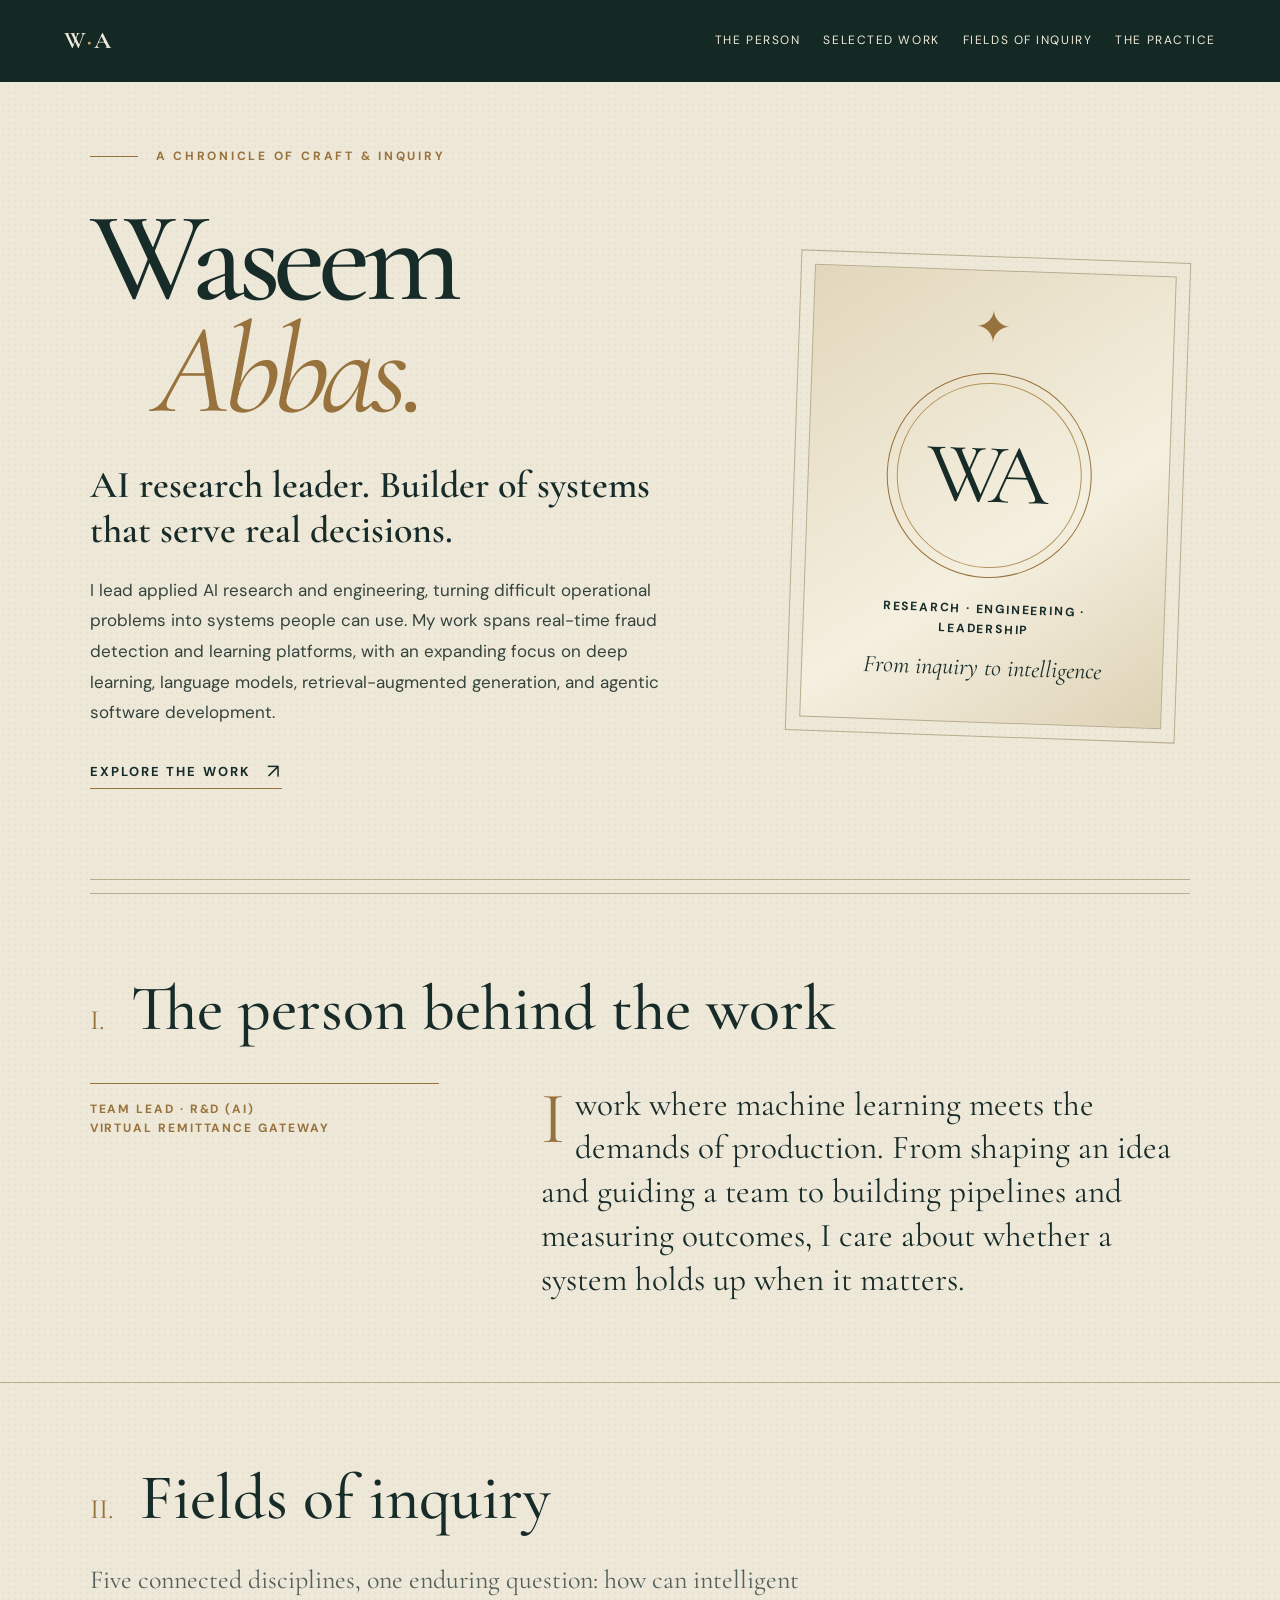
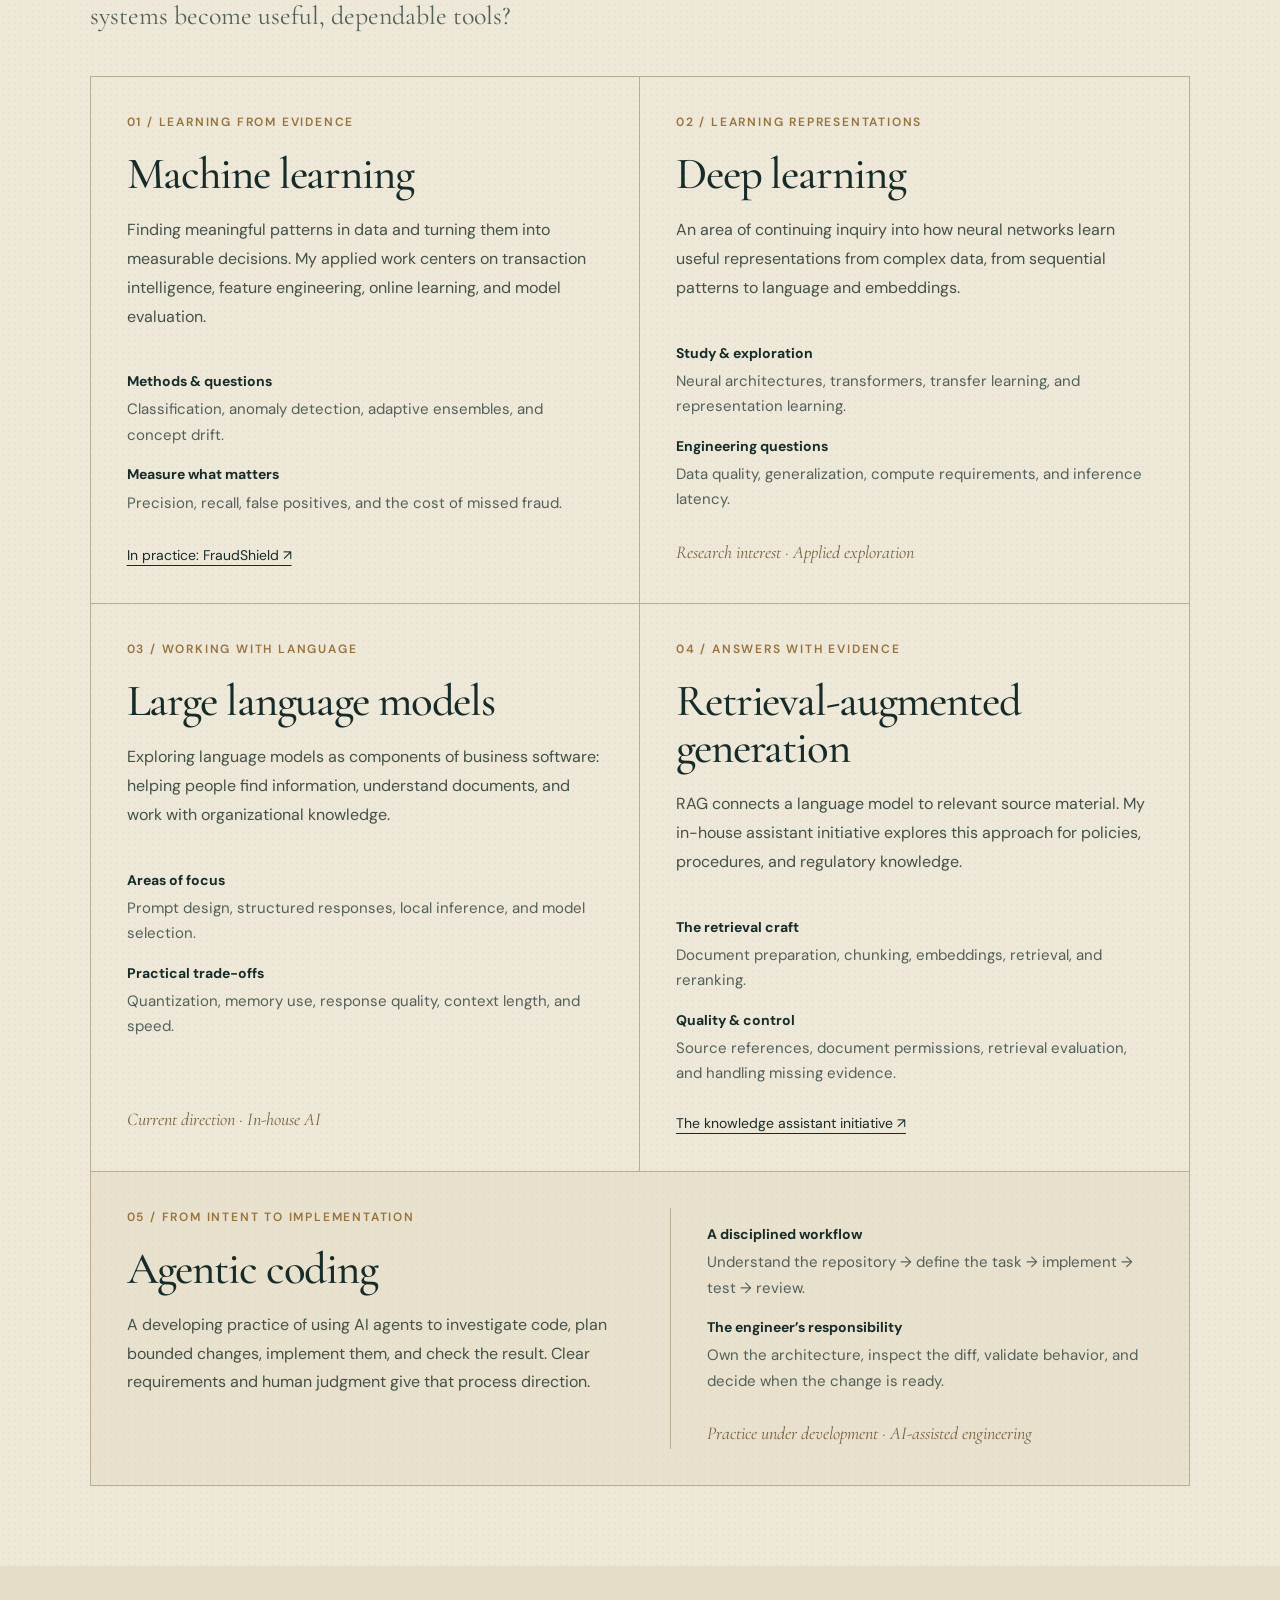
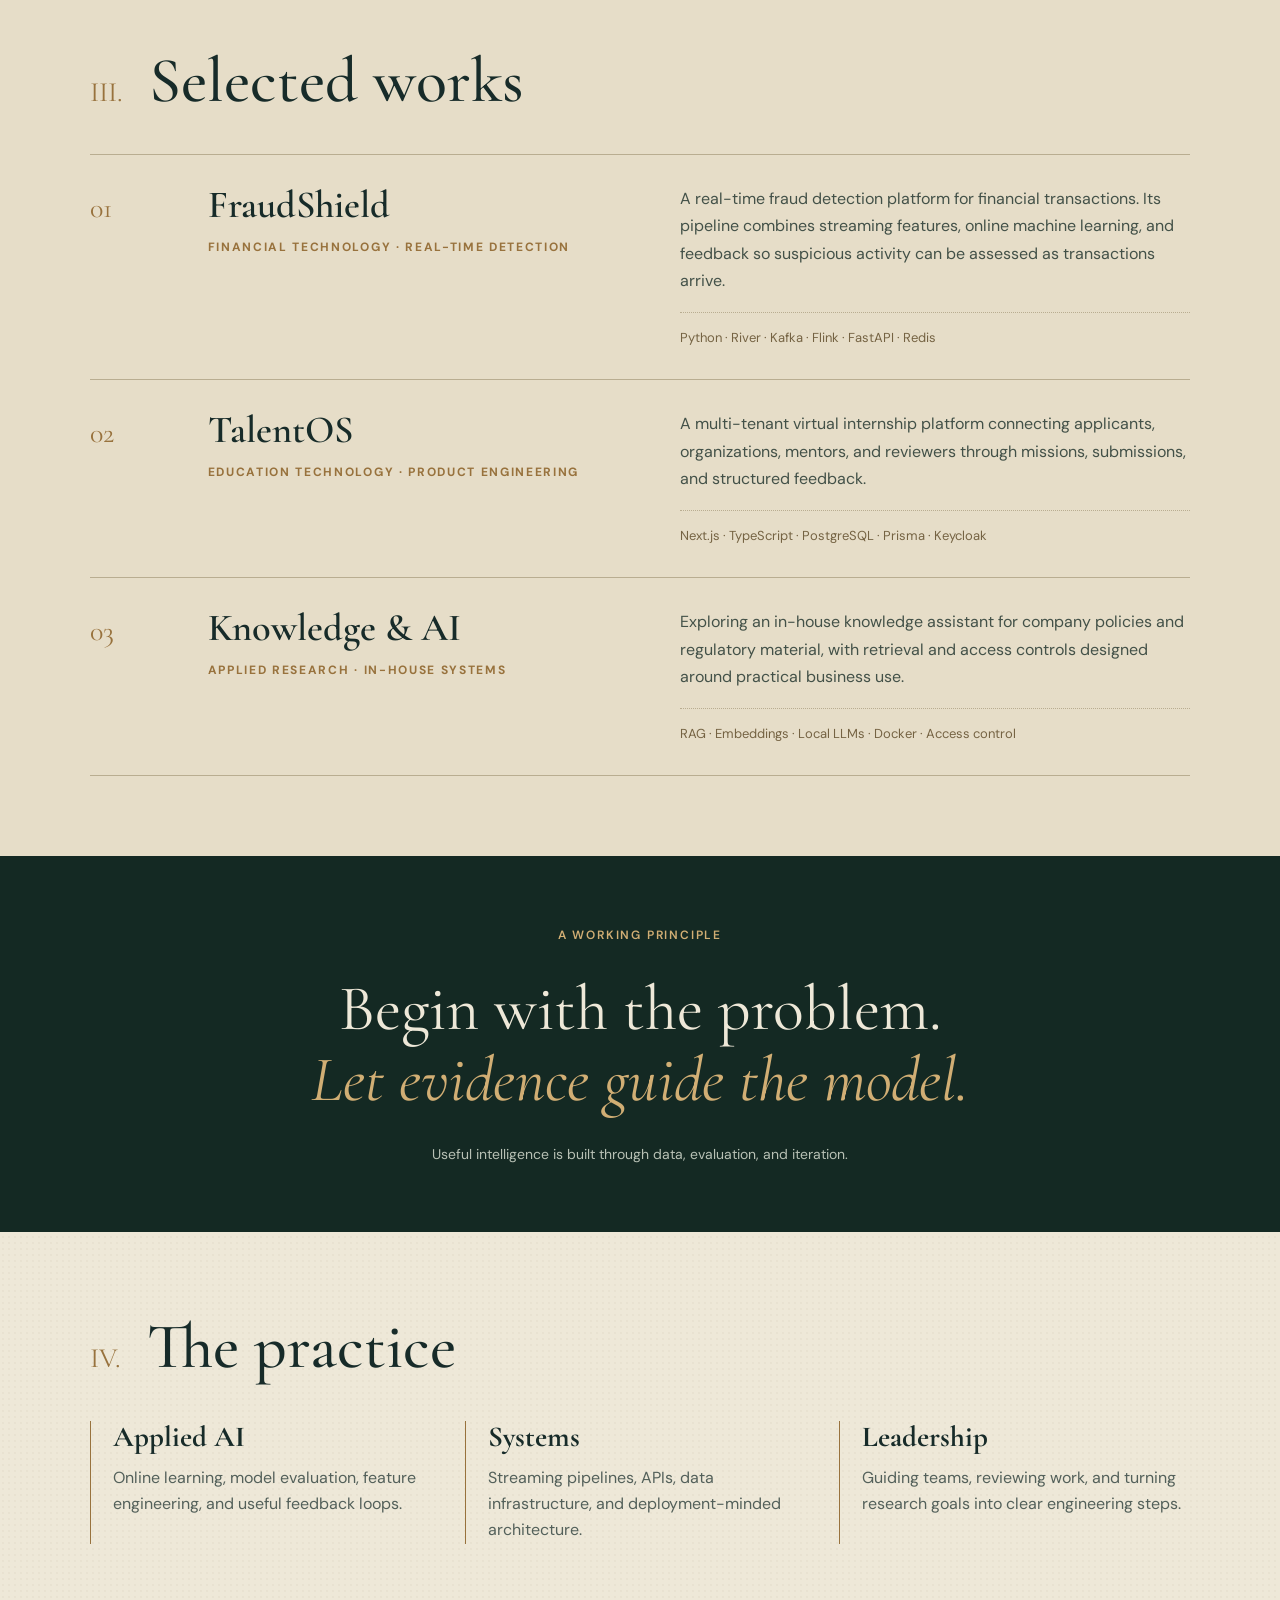
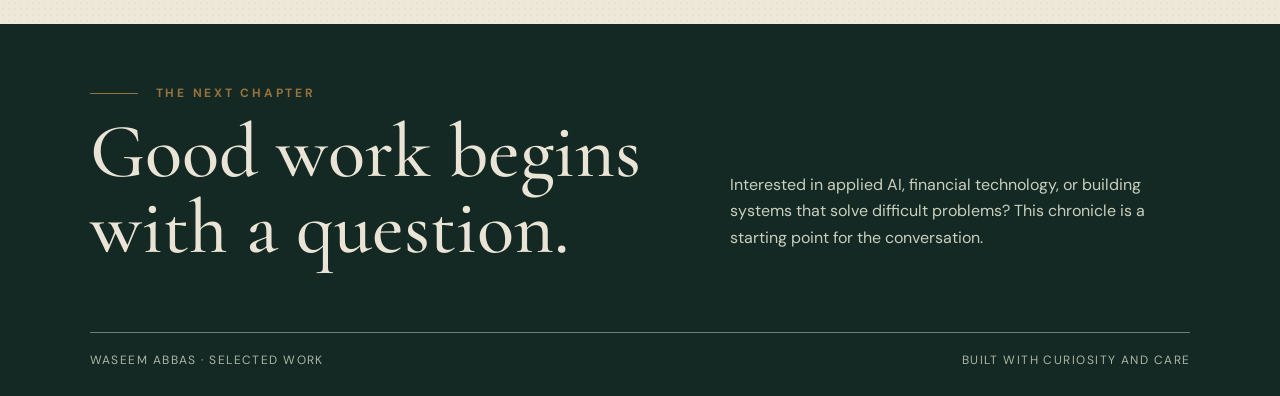
==== index.html @ 52f941f7 "Prepare portfolio for GitHub Pages" ====
<!doctype html>
<html lang="en">
<head>
  <meta charset="utf-8">
  <meta name="viewport" content="width=device-width, initial-scale=1">
  <meta name="theme-color" content="#172b29">
  <meta name="description" content="Waseem Abbas — AI research and engineering leader working on real-time fraud detection, learning platforms, and practical AI systems.">
  <title>Waseem Abbas — The Chronicle</title>
  <link rel="preconnect" href="https://fonts.googleapis.com">
  <link rel="preconnect" href="https://fonts.gstatic.com" crossorigin>
  <link href="https://fonts.googleapis.com/css2?family=Cormorant+Garamond:wght@400;500;600;700&family=DM+Sans:wght@400;500;600;700&display=swap" rel="stylesheet">
  <style>
    :root{--ink:#172b29;--muted:#53605a;--gold:#98723d;--paper:#eee8d8;--line:#b9ad91;--dark:#142923}*{box-sizing:border-box}html{scroll-behavior:smooth}body{margin:0;background:#d9d0b9;color:var(--ink);font-family:'DM Sans',sans-serif;font-size:16px;line-height:1.65}a{color:inherit}.sheet{max-width:1440px;margin:auto;background:var(--paper);min-height:100vh;box-shadow:0 0 80px #26382b25;background-image:radial-gradient(#6a59300b 1px,transparent 1px);background-size:6px 6px}.top{background:var(--dark);color:#eee9da;padding:18px clamp(24px,5vw,90px);display:flex;justify-content:space-between;align-items:center;gap:24px}.brand{font-family:'Cormorant Garamond',serif;font-size:24px;letter-spacing:.08em;font-weight:700;text-decoration:none}.brand span{color:#c9a66e}.nav{display:flex;gap:28px;font-size:13px;letter-spacing:.13em;text-transform:uppercase}.nav a{text-decoration:none}.nav a:hover,.nav a:focus-visible{color:#d7b47c}.hero{padding:58px clamp(24px,7vw,112px) 90px;position:relative;overflow:hidden}.eyebrow{display:flex;align-items:center;gap:18px;text-transform:uppercase;letter-spacing:.23em;font-size:12px;font-weight:700;color:var(--gold)}.eyebrow:before{content:'';height:1px;width:48px;background:var(--gold)}.hero-grid{display:grid;grid-template-columns:minmax(0,1.2fr) minmax(260px,.8fr);gap:7vw;align-items:center;margin-top:37px}.hero h1{font-family:'Cormorant Garamond',serif;font-size:clamp(72px,10vw,154px);letter-spacing:-.07em;font-weight:500;line-height:.76;margin:0 0 37px}.hero h1 span{display:block;font-style:italic;font-weight:400;color:var(--gold);padding-left:clamp(25px,5vw,80px)}.role{font-family:'Cormorant Garamond',serif;font-size:clamp(26px,3vw,38px);font-weight:600;line-height:1.18;margin:0 0 22px}.intro{max-width:610px;color:#34443d;line-height:1.8;margin:0 0 30px}.cta{display:inline-flex;align-items:center;gap:16px;border-bottom:1px solid var(--gold);padding:0 0 6px;text-decoration:none;font-size:13px;text-transform:uppercase;letter-spacing:.16em;font-weight:700}.cta:after{content:'↗';font-size:20px;font-weight:400;line-height:1}.seal-panel{border:1px solid var(--line);padding:13px;transform:rotate(2deg);max-width:390px;margin:auto;width:100%}.seal-inner{border:1px solid var(--line);min-height:420px;display:flex;flex-direction:column;align-items:center;justify-content:center;text-align:center;padding:35px;background:linear-gradient(145deg,#e2d7bb,#f4efdf 60%,#ded2b5)}.ornament{font-family:'Cormorant Garamond',serif;color:var(--gold);font-size:45px;line-height:1}.monogram{width:205px;height:205px;border:1px solid var(--gold);border-radius:50%;display:grid;place-items:center;position:relative;margin:22px 0}.monogram:before{content:'';position:absolute;inset:9px;border:1px solid #b4945c;border-radius:50%}.monogram span{font-family:'Cormorant Garamond',serif;font-size:86px;letter-spacing:-.12em;padding-right:12px}.seal-label{text-transform:uppercase;letter-spacing:.24em;font-size:11px;font-weight:700}.seal-small{font-family:'Cormorant Garamond',serif;font-size:24px;font-style:italic;margin-top:8px}.rule{height:15px;border-top:1px solid var(--line);border-bottom:1px solid var(--line);margin:0 clamp(24px,7vw,112px)}section.content{padding:80px clamp(24px,7vw,112px)}.section-head{display:flex;gap:26px;align-items:baseline;margin-bottom:38px}.section-number{color:var(--gold);font-family:'Cormorant Garamond',serif;font-size:28px}.section-head h2{font-family:'Cormorant Garamond',serif;font-size:clamp(43px,5vw,70px);font-weight:500;line-height:1;margin:0}.about-grid{display:grid;grid-template-columns:.7fr 1.3fr;gap:8vw}.margin-note{border-top:1px solid var(--gold);padding-top:16px;text-transform:uppercase;letter-spacing:.16em;color:var(--gold);font-size:12px;font-weight:700}.about-copy{font-family:'Cormorant Garamond',serif;font-size:clamp(25px,2.6vw,36px);line-height:1.32;margin:0}.about-copy:first-letter{font-size:2.2em;float:left;line-height:.77;margin:8px 10px 0 0;color:var(--gold)}.works{background:#e6ddc8}.project{display:grid;grid-template-columns:90px 1fr 1.15fr;gap:28px;border-top:1px solid var(--line);padding:30px 0;align-items:start}.project:last-child{border-bottom:1px solid var(--line)}.project-num{font-family:'Cormorant Garamond',serif;color:var(--gold);font-size:28px}.project h3{font-family:'Cormorant Garamond',serif;font-size:clamp(30px,3vw,42px);line-height:1.05;font-weight:600;margin:0}.project p{margin:0;color:#435148;line-height:1.7}.project small{display:block;margin-top:12px;text-transform:uppercase;letter-spacing:.14em;font-size:11px;font-weight:700;color:var(--gold)}.practice{display:grid;grid-template-columns:1fr 1fr 1fr;gap:24px}.practice article{border-left:1px solid var(--gold);padding-left:22px}.practice h3{font-family:'Cormorant Garamond',serif;font-size:29px;line-height:1.1;margin:0 0 12px}.practice p{margin:0;color:var(--muted)}footer{background:var(--dark);color:#e9e4d5;padding:60px clamp(24px,7vw,112px) 25px}footer .footer-grid{display:flex;justify-content:space-between;gap:30px;align-items:end}footer h2{font-family:'Cormorant Garamond',serif;font-weight:500;font-size:clamp(42px,6vw,78px);line-height:1;margin:10px 0 0}footer p{color:#c9cfbf;max-width:460px}footer .closing{border-top:1px solid #698078;padding-top:18px;margin-top:65px;display:flex;justify-content:space-between;gap:20px;color:#aab6a7;font-size:12px;letter-spacing:.12em;text-transform:uppercase}@media(max-width:800px){.hero-grid{grid-template-columns:1fr}.seal-panel{display:none}.hero{padding-bottom:65px}.hero h1{font-size:clamp(73px,17vw,135px)}.project{grid-template-columns:45px 1fr;gap:16px}.project p{grid-column:2}.about-grid{grid-template-columns:1fr;gap:24px}.practice{grid-template-columns:1fr;gap:28px}footer .footer-grid{display:block}}@media(max-width:560px){.top{align-items:flex-start}.nav{gap:12px;flex-direction:column;font-size:11px}.brand{font-size:20px}.hero h1{font-size:clamp(65px,17vw,98px)}section.content{padding-top:60px;padding-bottom:60px}.section-head{gap:15px}.project{grid-template-columns:1fr}.project p{grid-column:1}.project-num{font-size:18px}footer .closing{display:block}footer .closing span{display:block;margin-top:6px}}@media(prefers-reduced-motion:reduce){html{scroll-behavior:auto}}

/* The expanded chronicle */
::selection{background:#a17d42;color:#fff8e8}a:focus-visible{outline:2px solid #aa8249;outline-offset:6px}section[id],div[id]{scroll-margin-top:30px}.top{padding-top:21px;padding-bottom:21px}.nav{font-size:12px;gap:23px}.hero{padding-top:65px}.hero h1{line-height:.87;letter-spacing:-.055em}.intro{font-size:17px}.seal-inner{min-height:440px}.disciplines{border-top:1px solid var(--line)}.section-intro{font-family:'Cormorant Garamond',serif;font-size:26px;line-height:1.4;max-width:780px;margin:-10px 0 42px;color:var(--muted)}.discipline-grid{display:grid;grid-template-columns:1fr 1fr;border:1px solid var(--line)}.discipline{padding:36px;border-bottom:1px solid var(--line);display:flex;flex-direction:column}.discipline:nth-child(odd):not(:last-child){border-right:1px solid var(--line)}.chapter-label{font-size:12px;font-weight:600;text-transform:uppercase;letter-spacing:.15em;color:var(--gold)}.discipline h3{font-family:'Cormorant Garamond',serif;font-size:clamp(35px,3.5vw,47px);font-weight:500;line-height:1.05;letter-spacing:-.025em;margin:18px 0}.discipline p{color:#435148;line-height:1.8;margin:0 0 24px}.discipline dl{margin:0 0 25px}.discipline dt{font-size:14px;font-weight:700;margin:15px 0 4px}.discipline dd{font-size:15px;line-height:1.7;color:var(--muted);margin:0}.field-note{font-family:'Cormorant Garamond',serif;font-size:18px;font-style:italic;color:#77623e;margin-top:auto}.text-link{font-size:14px;text-decoration-thickness:1px;text-underline-offset:5px;margin-top:auto}.agentic{grid-column:1/-1;display:grid;grid-template-columns:1fr 1fr;gap:60px;border-bottom:0;background:#ded5be66}.agentic p{margin-bottom:0}.agentic-detail{border-left:1px solid var(--line);padding-left:36px}.stack{display:block;border-top:1px dotted #b9ad91;margin-top:18px;padding-top:13px;font-size:13px;line-height:1.8;color:#756343}.principle{background:var(--dark);padding:65px 24px;text-align:center;color:#eee8d8}.principle .chapter-label{color:#d1ae74}.principle p{font-family:'Cormorant Garamond',serif;font-size:clamp(36px,5vw,64px);line-height:1.12;margin:25px 0}.principle em{color:#d1ae74;font-weight:400}.principle-note{font-size:14px;color:#b8c1b5}.section-head{align-items:baseline}.section-head h2{line-height:1.1}.section-number{flex-shrink:0}.project small{font-size:12px}.seal-label{font-size:12px;letter-spacing:.15em}
@media(max-width:800px){.discipline{padding:27px}.agentic{gap:28px}.nav{gap:14px;font-size:11px}.hero h1{line-height:.9}.hero-grid{margin-top:42px}.agentic-detail{padding-left:25px}}
@media(max-width:600px){.discipline-grid{grid-template-columns:1fr}.discipline:nth-child(odd):not(:last-child){border-right:0}.agentic{grid-template-columns:1fr;gap:0}.agentic-detail{border-left:0;padding-left:0}.discipline{padding:26px 22px}.discipline h3{font-size:37px}.nav{flex-direction:column;gap:7px}.top{align-items:flex-start}.section-intro{font-size:24px}.hero{padding-top:40px}.hero h1{font-size:clamp(62px,17vw,98px)}.eyebrow{letter-spacing:.12em}.eyebrow:before{width:25px}.principle-note{display:block;max-width:290px;margin:auto}.section-head h2{font-size:42px}}
  </style>
</head>
<body><div class="sheet">
  <header class="top"><a class="brand" href="#top">W<span>·</span>A</a><nav class="nav" aria-label="Main navigation"><a href="#about">The person</a><a href="#work">Selected work</a><a href="#disciplines">Fields of inquiry</a><a href="#practice">The practice</a></nav></header>
  <main id="top">
    <div class="hero"><div class="eyebrow">A chronicle of craft & inquiry</div><div class="hero-grid"><div><h1>Waseem <span>Abbas.</span></h1><p class="role">AI research leader. Builder of systems that serve real decisions.</p><p class="intro">I lead applied AI research and engineering, turning difficult operational problems into systems people can use. My work spans real-time fraud detection and learning platforms, with an expanding focus on deep learning, language models, retrieval-augmented generation, and agentic software development.</p><a class="cta" href="#work">Explore the work</a></div><div class="seal-panel" aria-label="Decorative initials and professional focus"><div class="seal-inner"><div class="ornament">✦</div><div class="monogram"><span>WA</span></div><div class="seal-label">Research · Engineering · Leadership</div><div class="seal-small">From inquiry to intelligence</div></div></div></div></div>
    <div class="rule" aria-hidden="true"></div>
    <section class="content" id="about"><div class="section-head"><span class="section-number">I.</span><h2>The person behind the work</h2></div><div class="about-grid"><div class="margin-note">Team Lead · R&D (AI)<br>Virtual Remittance Gateway</div><p class="about-copy">I work where machine learning meets the demands of production. From shaping an idea and guiding a team to building pipelines and measuring outcomes, I care about whether a system holds up when it matters.</p></div></section>
    <section class="content disciplines" id="disciplines">
<div class="section-head"><span class="section-number">II.</span><h2>Fields of inquiry</h2></div>
<p class="section-intro">Five connected disciplines, one enduring question: how can intelligent systems become useful, dependable tools?</p>
<div class="discipline-grid">
<article class="discipline"><div class="chapter-label">01 / Learning from evidence</div><h3>Machine learning</h3><p>Finding meaningful patterns in data and turning them into measurable decisions. My applied work centers on transaction intelligence, feature engineering, online learning, and model evaluation.</p><dl><dt>Methods & questions</dt><dd>Classification, anomaly detection, adaptive ensembles, and concept drift.</dd><dt>Measure what matters</dt><dd>Precision, recall, false positives, and the cost of missed fraud.</dd></dl><a class="text-link" href="#fraudshield">In practice: FraudShield ↗</a></article>
<article class="discipline"><div class="chapter-label">02 / Learning representations</div><h3>Deep learning</h3><p>An area of continuing inquiry into how neural networks learn useful representations from complex data, from sequential patterns to language and embeddings.</p><dl><dt>Study & exploration</dt><dd>Neural architectures, transformers, transfer learning, and representation learning.</dd><dt>Engineering questions</dt><dd>Data quality, generalization, compute requirements, and inference latency.</dd></dl><span class="field-note">Research interest · Applied exploration</span></article>
<article class="discipline"><div class="chapter-label">03 / Working with language</div><h3>Large language models</h3><p>Exploring language models as components of business software: helping people find information, understand documents, and work with organizational knowledge.</p><dl><dt>Areas of focus</dt><dd>Prompt design, structured responses, local inference, and model selection.</dd><dt>Practical trade-offs</dt><dd>Quantization, memory use, response quality, context length, and speed.</dd></dl><span class="field-note">Current direction · In-house AI</span></article>
<article class="discipline"><div class="chapter-label">04 / Answers with evidence</div><h3>Retrieval-augmented<br>generation</h3><p>RAG connects a language model to relevant source material. My in-house assistant initiative explores this approach for policies, procedures, and regulatory knowledge.</p><dl><dt>The retrieval craft</dt><dd>Document preparation, chunking, embeddings, retrieval, and reranking.</dd><dt>Quality & control</dt><dd>Source references, document permissions, retrieval evaluation, and handling missing evidence.</dd></dl><a class="text-link" href="#knowledge">The knowledge assistant initiative ↗</a></article>
<article class="discipline agentic"><div><div class="chapter-label">05 / From intent to implementation</div><h3>Agentic coding</h3><p>A developing practice of using AI agents to investigate code, plan bounded changes, implement them, and check the result. Clear requirements and human judgment give that process direction.</p></div><div class="agentic-detail"><dl><dt>A disciplined workflow</dt><dd>Understand the repository → define the task → implement → test → review.</dd><dt>The engineer’s responsibility</dt><dd>Own the architecture, inspect the diff, validate behavior, and decide when the change is ready.</dd></dl><span class="field-note">Practice under development · AI-assisted engineering</span></div></article>
</div></section>
<section class="content works" id="work"><div class="section-head"><span class="section-number">III.</span><h2>Selected works</h2></div><div class="project" id="fraudshield"><span class="project-num">01</span><div><h3>FraudShield</h3><small>Financial technology · Real-time detection</small></div><p>A real-time fraud detection platform for financial transactions. Its pipeline combines streaming features, online machine learning, and feedback so suspicious activity can be assessed as transactions arrive.<span class="stack">Python · River · Kafka · Flink · FastAPI · Redis</span></p></div><div class="project"><span class="project-num">02</span><div><h3>TalentOS</h3><small>Education technology · Product engineering</small></div><p>A multi-tenant virtual internship platform connecting applicants, organizations, mentors, and reviewers through missions, submissions, and structured feedback.<span class="stack">Next.js · TypeScript · PostgreSQL · Prisma · Keycloak</span></p></div><div class="project" id="knowledge"><span class="project-num">03</span><div><h3>Knowledge & AI</h3><small>Applied research · In-house systems</small></div><p>Exploring an in-house knowledge assistant for company policies and regulatory material, with retrieval and access controls designed around practical business use.<span class="stack">RAG · Embeddings · Local LLMs · Docker · Access control</span></p></div></section>
    <aside class="principle"><span class="chapter-label">A working principle</span><p>Begin with the problem.<br><em>Let evidence guide the model.</em></p><span class="principle-note">Useful intelligence is built through data, evaluation, and iteration.</span></aside>
    <section class="content" id="practice"><div class="section-head"><span class="section-number">IV.</span><h2>The practice</h2></div><div class="practice"><article><h3>Applied AI</h3><p>Online learning, model evaluation, feature engineering, and useful feedback loops.</p></article><article><h3>Systems</h3><p>Streaming pipelines, APIs, data infrastructure, and deployment-minded architecture.</p></article><article><h3>Leadership</h3><p>Guiding teams, reviewing work, and turning research goals into clear engineering steps.</p></article></div></section>
  </main>
  <footer><div class="footer-grid"><div><div class="eyebrow">The next chapter</div><h2>Good work begins<br>with a question.</h2></div><p>Interested in applied AI, financial technology, or building systems that solve difficult problems? This chronicle is a starting point for the conversation.</p></div><div class="closing"><span>Waseem Abbas · Selected work</span><span>Built with curiosity and care</span></div></footer>
</div></body></html>
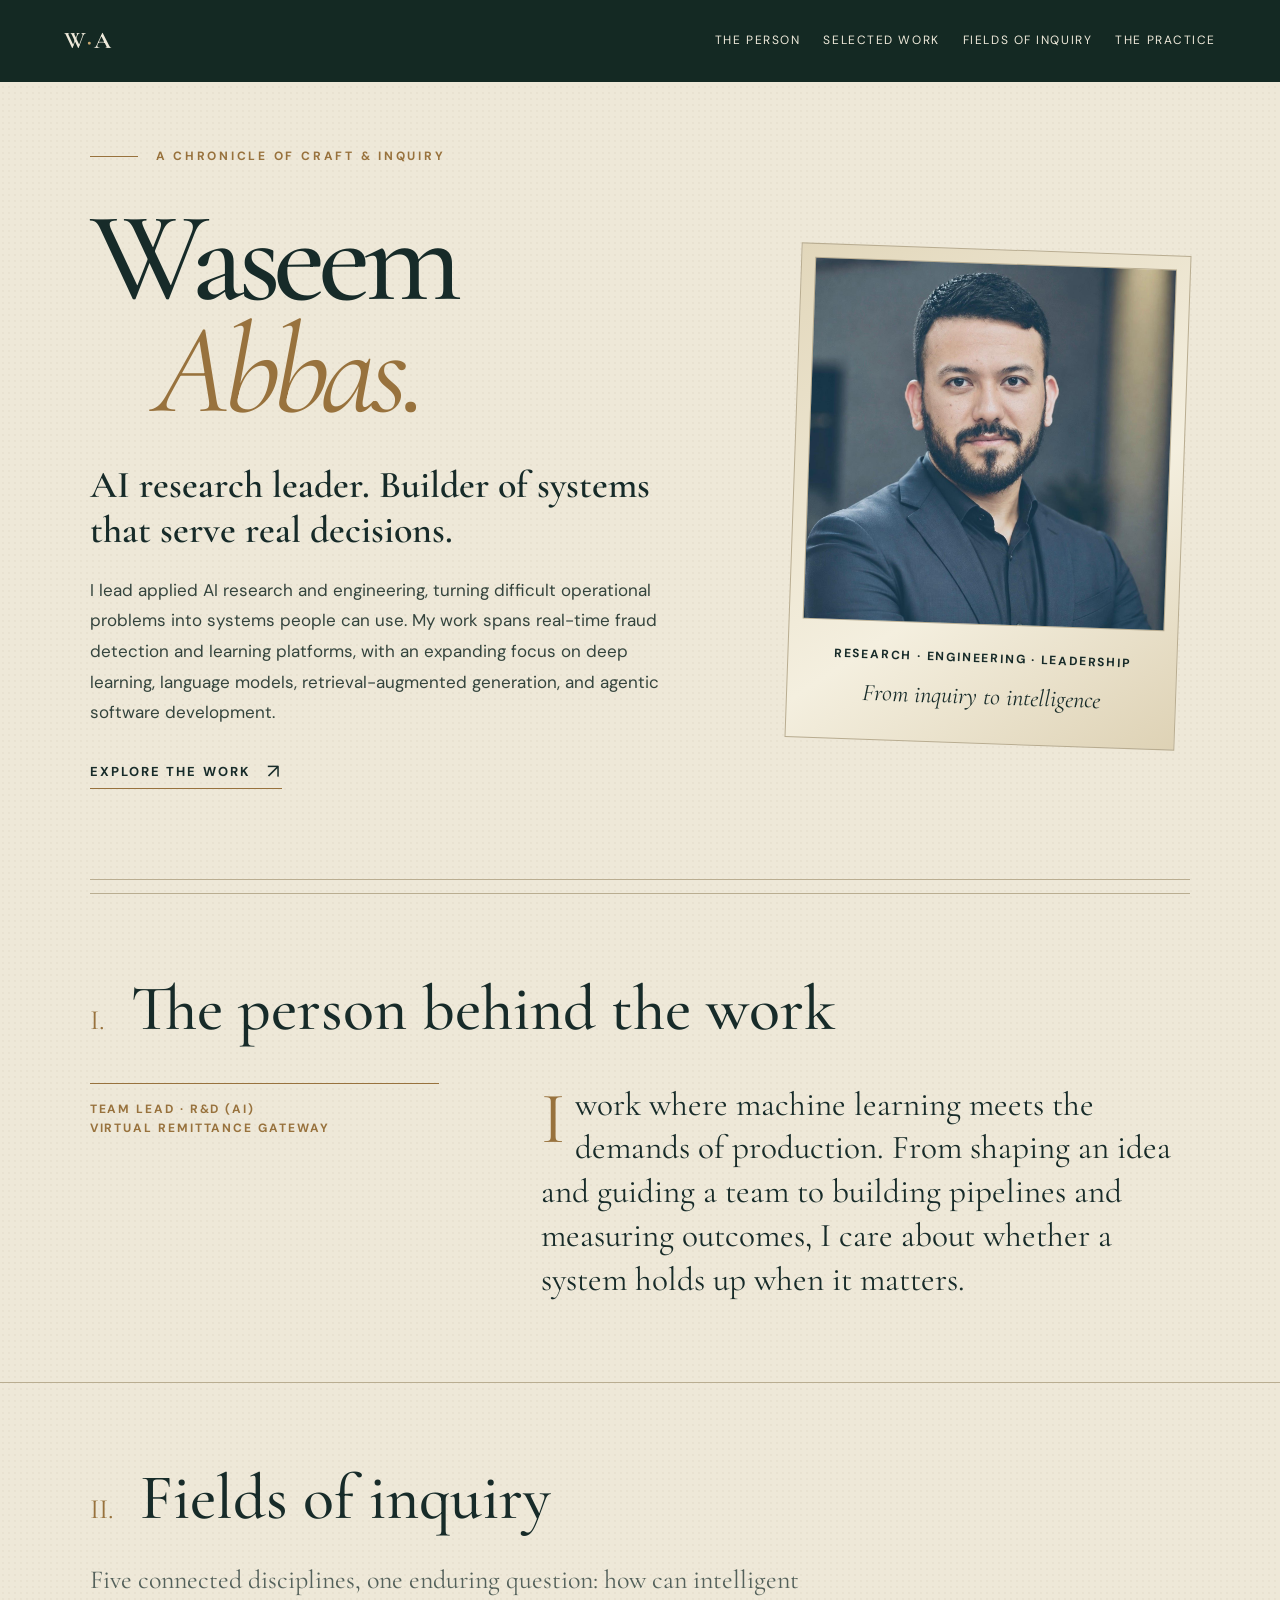
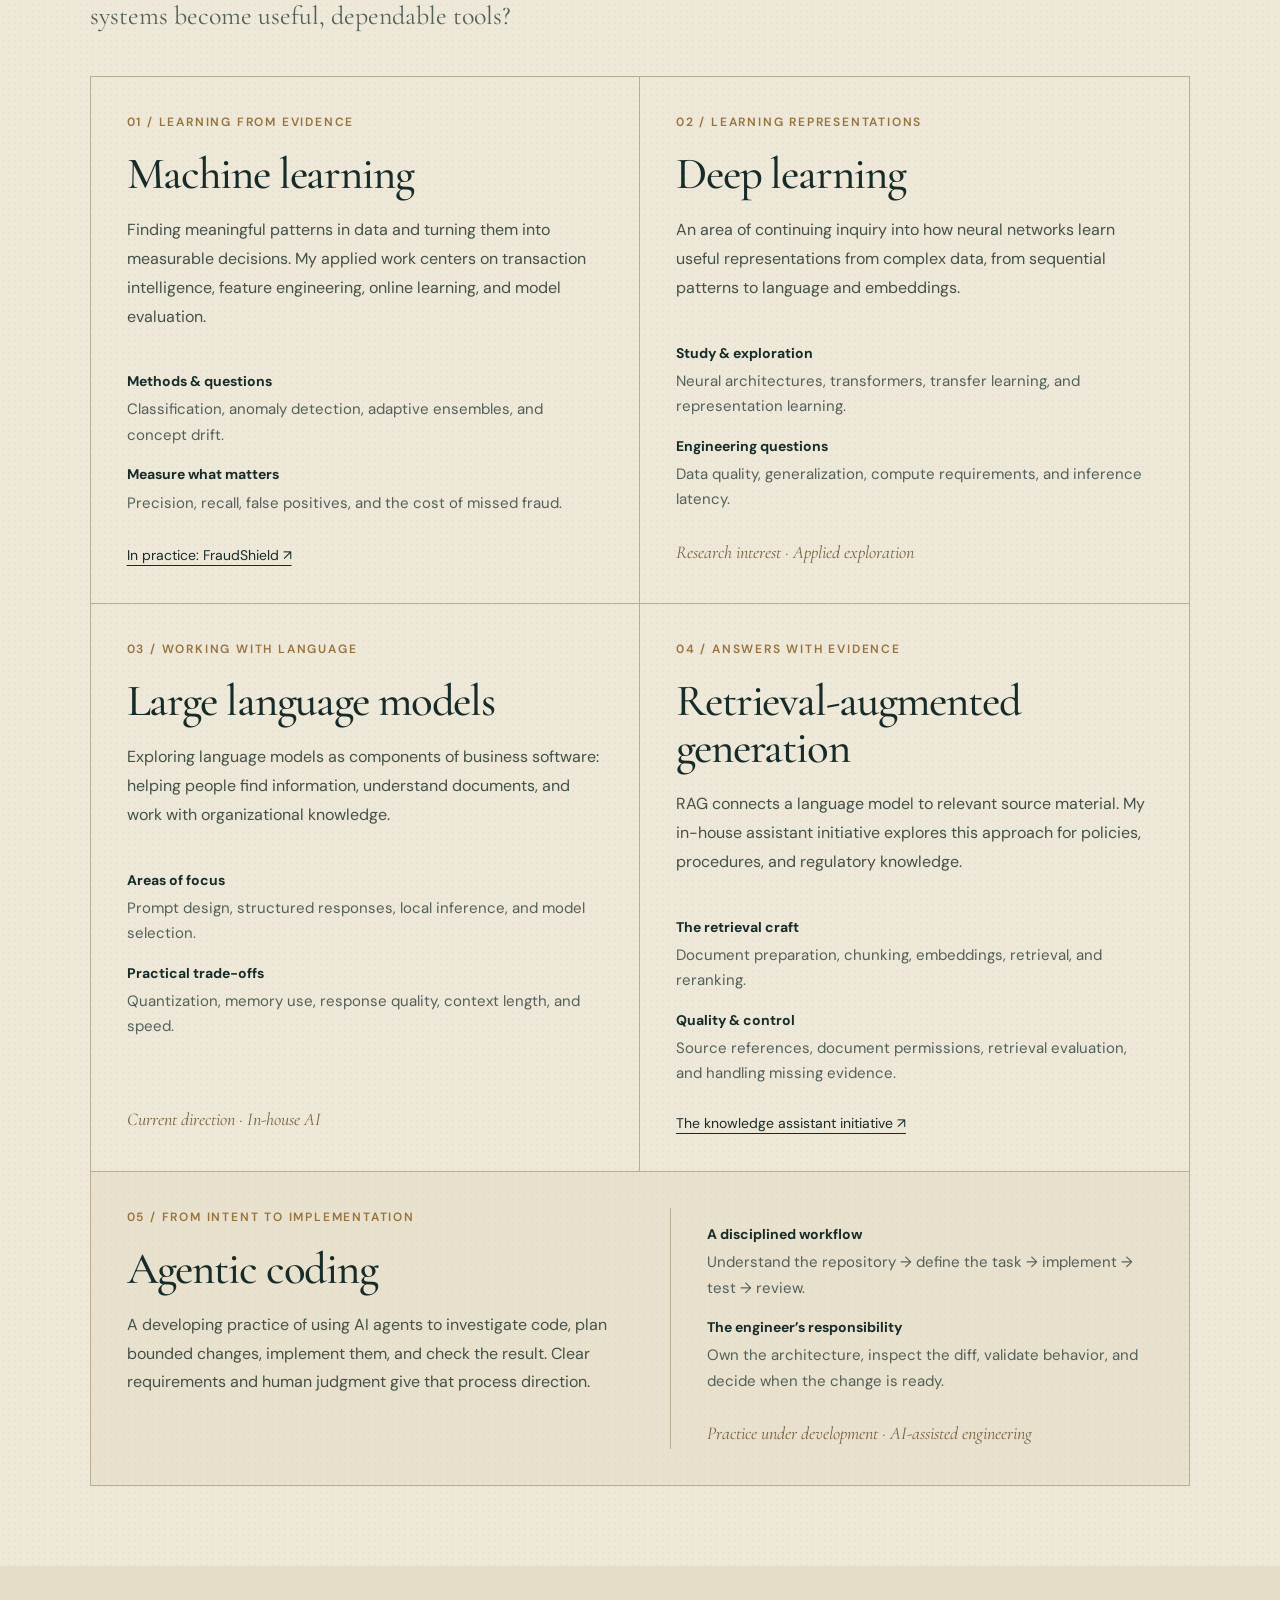
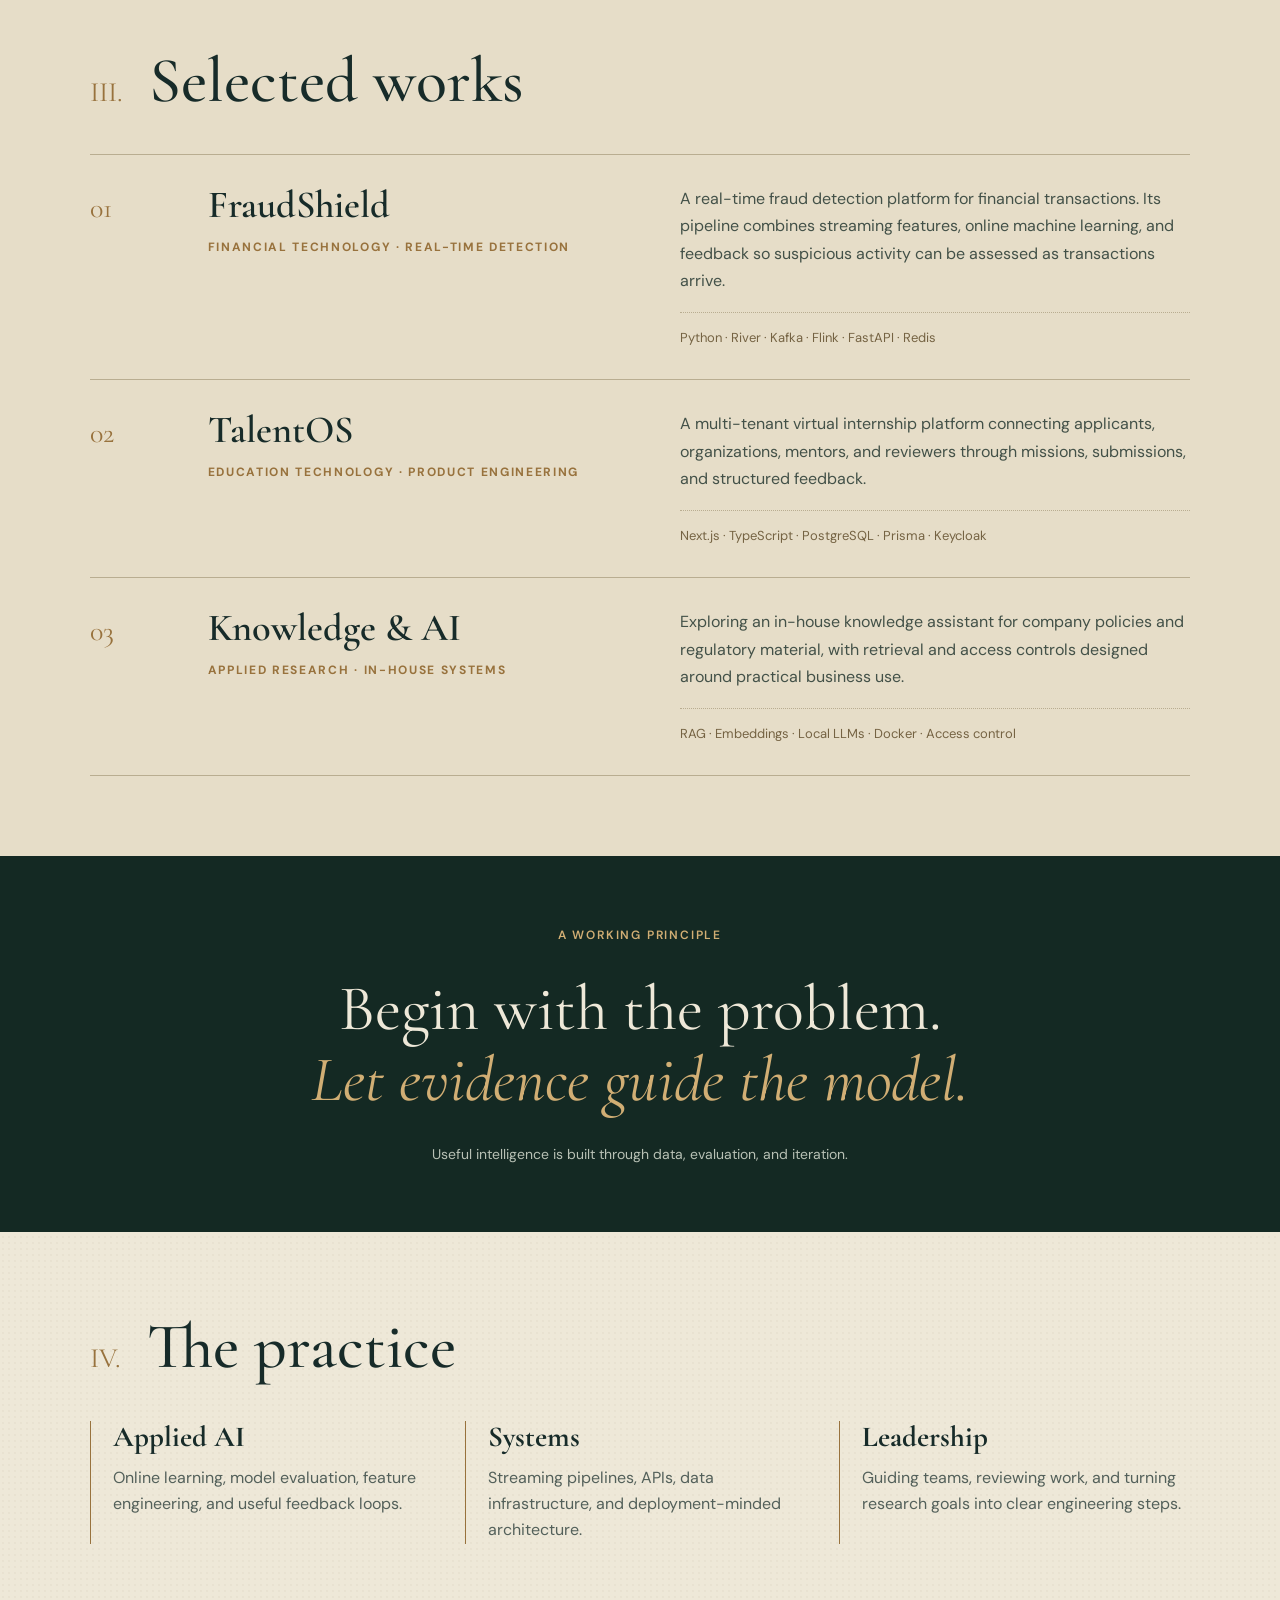
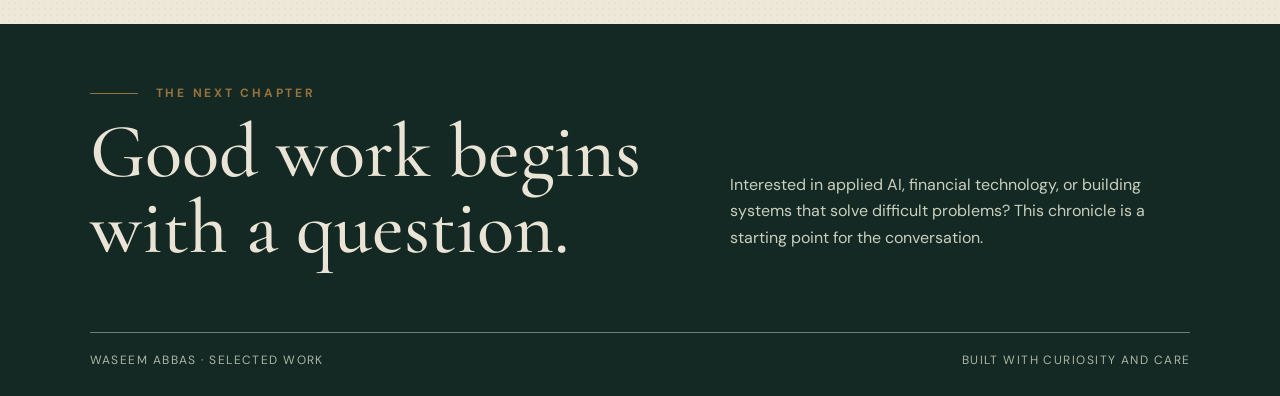
==== commit 84d67c90: "Add portrait to portfolio introduction" ====
--- a/index.html
+++ b/index.html
@@ -16,12 +16,17 @@
 ::selection{background:#a17d42;color:#fff8e8}a:focus-visible{outline:2px solid #aa8249;outline-offset:6px}section[id],div[id]{scroll-margin-top:30px}.top{padding-top:21px;padding-bottom:21px}.nav{font-size:12px;gap:23px}.hero{padding-top:65px}.hero h1{line-height:.87;letter-spacing:-.055em}.intro{font-size:17px}.seal-inner{min-height:440px}.disciplines{border-top:1px solid var(--line)}.section-intro{font-family:'Cormorant Garamond',serif;font-size:26px;line-height:1.4;max-width:780px;margin:-10px 0 42px;color:var(--muted)}.discipline-grid{display:grid;grid-template-columns:1fr 1fr;border:1px solid var(--line)}.discipline{padding:36px;border-bottom:1px solid var(--line);display:flex;flex-direction:column}.discipline:nth-child(odd):not(:last-child){border-right:1px solid var(--line)}.chapter-label{font-size:12px;font-weight:600;text-transform:uppercase;letter-spacing:.15em;color:var(--gold)}.discipline h3{font-family:'Cormorant Garamond',serif;font-size:clamp(35px,3.5vw,47px);font-weight:500;line-height:1.05;letter-spacing:-.025em;margin:18px 0}.discipline p{color:#435148;line-height:1.8;margin:0 0 24px}.discipline dl{margin:0 0 25px}.discipline dt{font-size:14px;font-weight:700;margin:15px 0 4px}.discipline dd{font-size:15px;line-height:1.7;color:var(--muted);margin:0}.field-note{font-family:'Cormorant Garamond',serif;font-size:18px;font-style:italic;color:#77623e;margin-top:auto}.text-link{font-size:14px;text-decoration-thickness:1px;text-underline-offset:5px;margin-top:auto}.agentic{grid-column:1/-1;display:grid;grid-template-columns:1fr 1fr;gap:60px;border-bottom:0;background:#ded5be66}.agentic p{margin-bottom:0}.agentic-detail{border-left:1px solid var(--line);padding-left:36px}.stack{display:block;border-top:1px dotted #b9ad91;margin-top:18px;padding-top:13px;font-size:13px;line-height:1.8;color:#756343}.principle{background:var(--dark);padding:65px 24px;text-align:center;color:#eee8d8}.principle .chapter-label{color:#d1ae74}.principle p{font-family:'Cormorant Garamond',serif;font-size:clamp(36px,5vw,64px);line-height:1.12;margin:25px 0}.principle em{color:#d1ae74;font-weight:400}.principle-note{font-size:14px;color:#b8c1b5}.section-head{align-items:baseline}.section-head h2{line-height:1.1}.section-number{flex-shrink:0}.project small{font-size:12px}.seal-label{font-size:12px;letter-spacing:.15em}
 @media(max-width:800px){.discipline{padding:27px}.agentic{gap:28px}.nav{gap:14px;font-size:11px}.hero h1{line-height:.9}.hero-grid{margin-top:42px}.agentic-detail{padding-left:25px}}
 @media(max-width:600px){.discipline-grid{grid-template-columns:1fr}.discipline:nth-child(odd):not(:last-child){border-right:0}.agentic{grid-template-columns:1fr;gap:0}.agentic-detail{border-left:0;padding-left:0}.discipline{padding:26px 22px}.discipline h3{font-size:37px}.nav{flex-direction:column;gap:7px}.top{align-items:flex-start}.section-intro{font-size:24px}.hero{padding-top:40px}.hero h1{font-size:clamp(62px,17vw,98px)}.eyebrow{letter-spacing:.12em}.eyebrow:before{width:25px}.principle-note{display:block;max-width:290px;margin:auto}.section-head h2{font-size:42px}}
+/* Framed portrait */
+.portrait-panel{border:1px solid var(--line);padding:13px;transform:rotate(2deg);max-width:390px;width:100%;margin:auto;background:linear-gradient(145deg,#e2d7bb,#f4efdf 60%,#ded2b5)}
+.portrait-panel img{display:block;width:100%;height:auto;border:1px solid var(--line)}
+.portrait-panel figcaption{text-align:center;padding:24px 8px 14px}
+@media(max-width:800px){.portrait-panel{max-width:340px;margin-top:12px;transform:none}}
   </style>
 </head>
 <body><div class="sheet">
   <header class="top"><a class="brand" href="#top">W<span>·</span>A</a><nav class="nav" aria-label="Main navigation"><a href="#about">The person</a><a href="#work">Selected work</a><a href="#disciplines">Fields of inquiry</a><a href="#practice">The practice</a></nav></header>
   <main id="top">
-    <div class="hero"><div class="eyebrow">A chronicle of craft & inquiry</div><div class="hero-grid"><div><h1>Waseem <span>Abbas.</span></h1><p class="role">AI research leader. Builder of systems that serve real decisions.</p><p class="intro">I lead applied AI research and engineering, turning difficult operational problems into systems people can use. My work spans real-time fraud detection and learning platforms, with an expanding focus on deep learning, language models, retrieval-augmented generation, and agentic software development.</p><a class="cta" href="#work">Explore the work</a></div><div class="seal-panel" aria-label="Decorative initials and professional focus"><div class="seal-inner"><div class="ornament">✦</div><div class="monogram"><span>WA</span></div><div class="seal-label">Research · Engineering · Leadership</div><div class="seal-small">From inquiry to intelligence</div></div></div></div></div>
+    <div class="hero"><div class="eyebrow">A chronicle of craft & inquiry</div><div class="hero-grid"><div><h1>Waseem <span>Abbas.</span></h1><p class="role">AI research leader. Builder of systems that serve real decisions.</p><p class="intro">I lead applied AI research and engineering, turning difficult operational problems into systems people can use. My work spans real-time fraud detection and learning platforms, with an expanding focus on deep learning, language models, retrieval-augmented generation, and agentic software development.</p><a class="cta" href="#work">Explore the work</a></div><figure class="portrait-panel"><img src="pic.jpeg" alt="Portrait of Waseem Abbas" width="1254" height="1254" fetchpriority="high"><figcaption><div class="seal-label">Research · Engineering · Leadership</div><div class="seal-small">From inquiry to intelligence</div></figcaption></figure></div></div>
     <div class="rule" aria-hidden="true"></div>
     <section class="content" id="about"><div class="section-head"><span class="section-number">I.</span><h2>The person behind the work</h2></div><div class="about-grid"><div class="margin-note">Team Lead · R&D (AI)<br>Virtual Remittance Gateway</div><p class="about-copy">I work where machine learning meets the demands of production. From shaping an idea and guiding a team to building pipelines and measuring outcomes, I care about whether a system holds up when it matters.</p></div></section>
     <section class="content disciplines" id="disciplines">
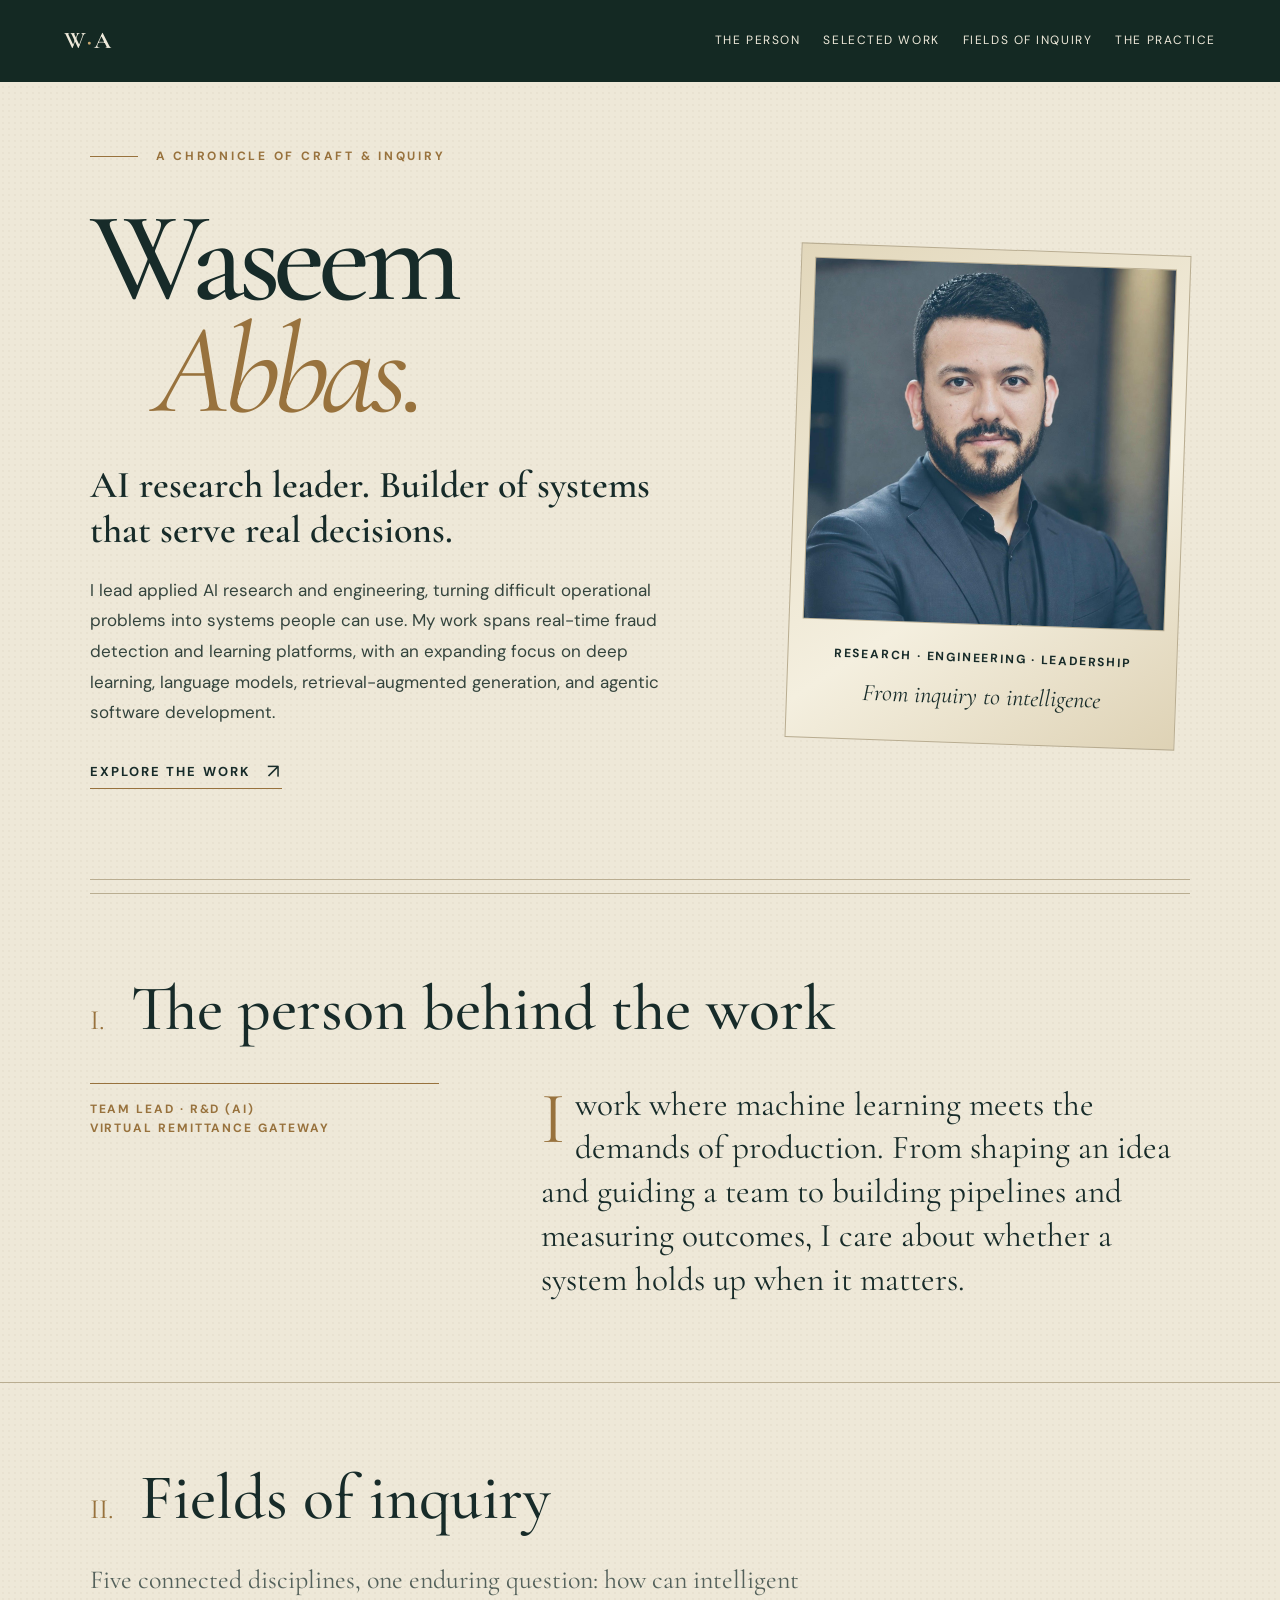
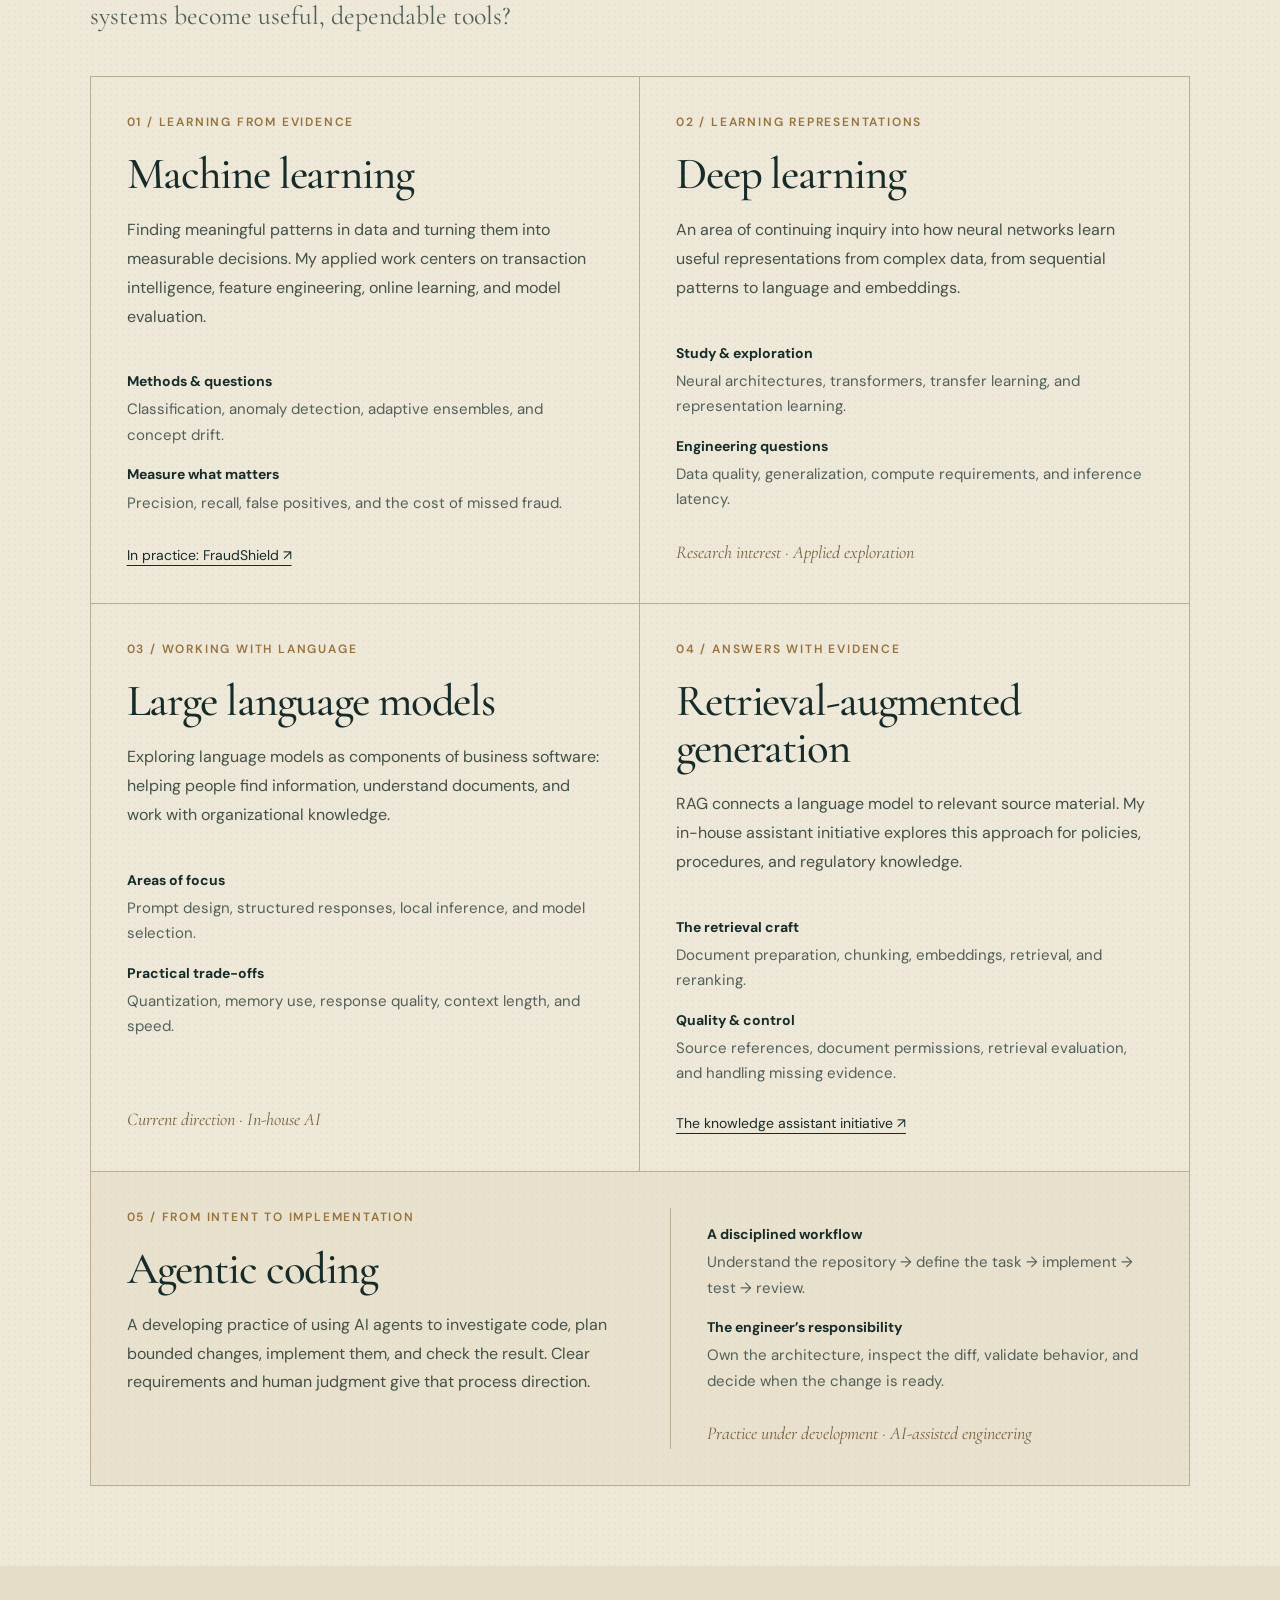
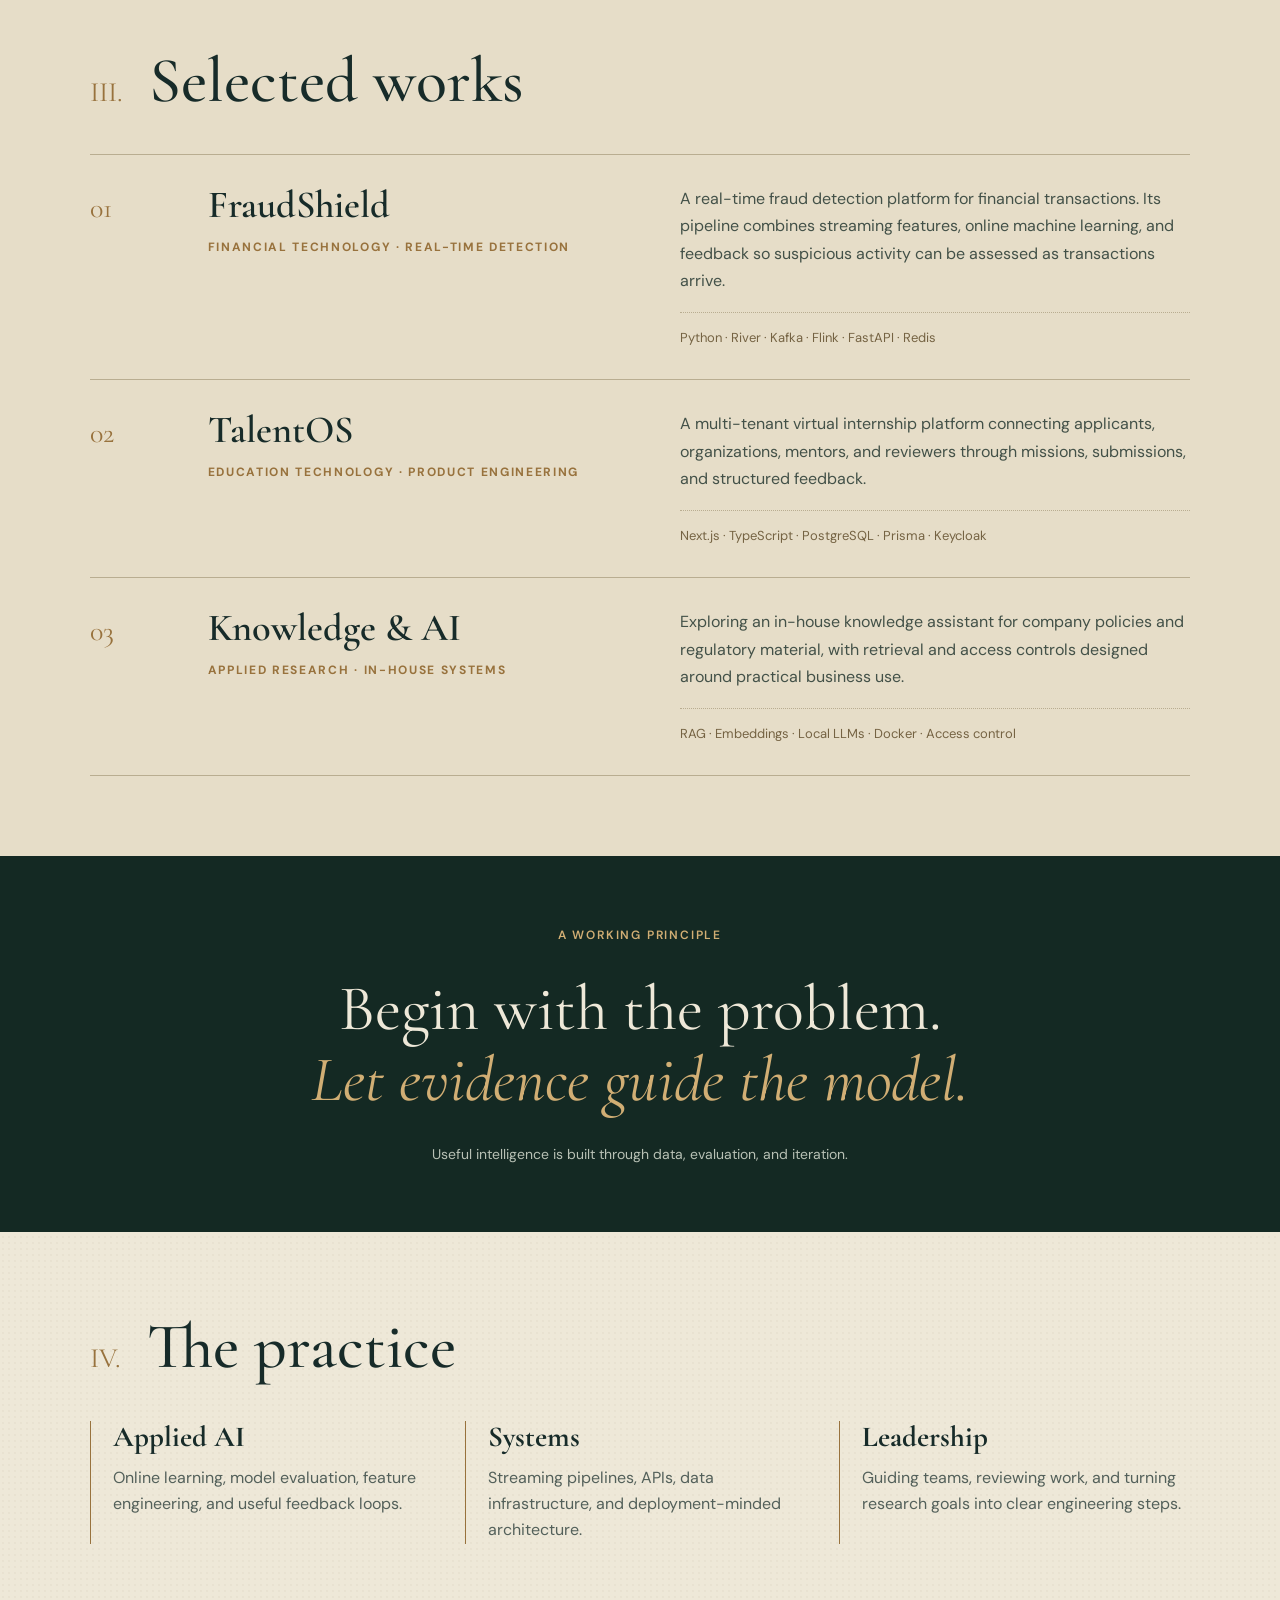
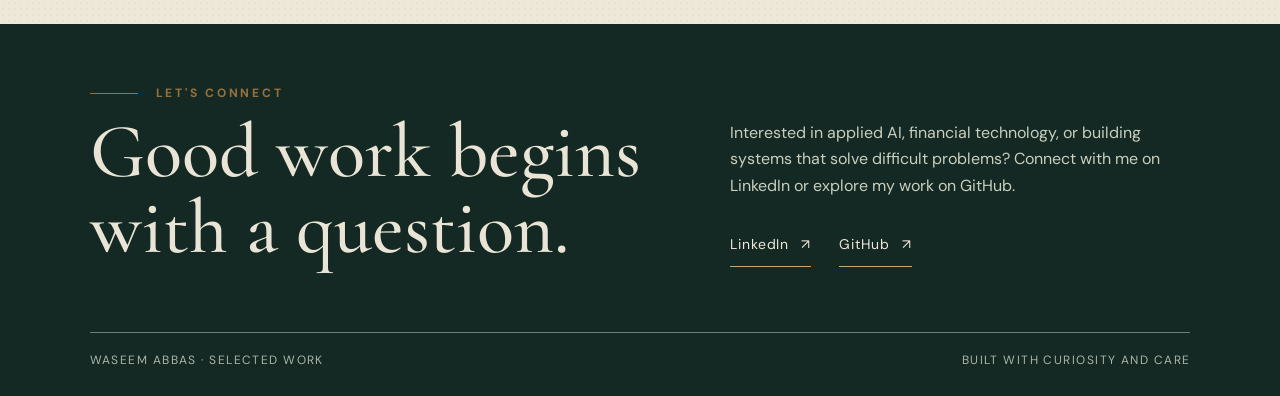
==== commit d9c1acb4: "Add LinkedIn and GitHub contact links" ====
--- a/index.html
+++ b/index.html
@@ -21,6 +21,11 @@
 .portrait-panel img{display:block;width:100%;height:auto;border:1px solid var(--line)}
 .portrait-panel figcaption{text-align:center;padding:24px 8px 14px}
 @media(max-width:800px){.portrait-panel{max-width:340px;margin-top:12px;transform:none}}
+/* Contact links */
+.contact-details{max-width:460px}
+.contact-links{display:flex;flex-wrap:wrap;gap:16px 28px;margin-top:24px}
+.contact-links a{display:inline-flex;align-items:center;gap:12px;min-height:44px;border-bottom:1px solid #c9a66e;color:#eee9da;text-decoration:none;font-size:14px;letter-spacing:.06em}
+.contact-links a:hover,.contact-links a:focus-visible{color:#d7b47c}
   </style>
 </head>
 <body><div class="sheet">
@@ -43,5 +48,5 @@
     <aside class="principle"><span class="chapter-label">A working principle</span><p>Begin with the problem.<br><em>Let evidence guide the model.</em></p><span class="principle-note">Useful intelligence is built through data, evaluation, and iteration.</span></aside>
     <section class="content" id="practice"><div class="section-head"><span class="section-number">IV.</span><h2>The practice</h2></div><div class="practice"><article><h3>Applied AI</h3><p>Online learning, model evaluation, feature engineering, and useful feedback loops.</p></article><article><h3>Systems</h3><p>Streaming pipelines, APIs, data infrastructure, and deployment-minded architecture.</p></article><article><h3>Leadership</h3><p>Guiding teams, reviewing work, and turning research goals into clear engineering steps.</p></article></div></section>
   </main>
-  <footer><div class="footer-grid"><div><div class="eyebrow">The next chapter</div><h2>Good work begins<br>with a question.</h2></div><p>Interested in applied AI, financial technology, or building systems that solve difficult problems? This chronicle is a starting point for the conversation.</p></div><div class="closing"><span>Waseem Abbas · Selected work</span><span>Built with curiosity and care</span></div></footer>
+  <footer id="contact"><div class="footer-grid"><div><div class="eyebrow">Let's connect</div><h2>Good work begins<br>with a question.</h2></div><div class="contact-details"><p>Interested in applied AI, financial technology, or building systems that solve difficult problems? Connect with me on LinkedIn or explore my work on GitHub.</p><nav class="contact-links" aria-label="Contact and profiles"><a href="https://www.linkedin.com/in/waseem-abbas-pk/">LinkedIn <span aria-hidden="true">↗</span></a><a href="https://github.com/WaseemAbbaspk">GitHub <span aria-hidden="true">↗</span></a></nav></div></div><div class="closing"><span>Waseem Abbas · Selected work</span><span>Built with curiosity and care</span></div></footer>
 </div></body></html>
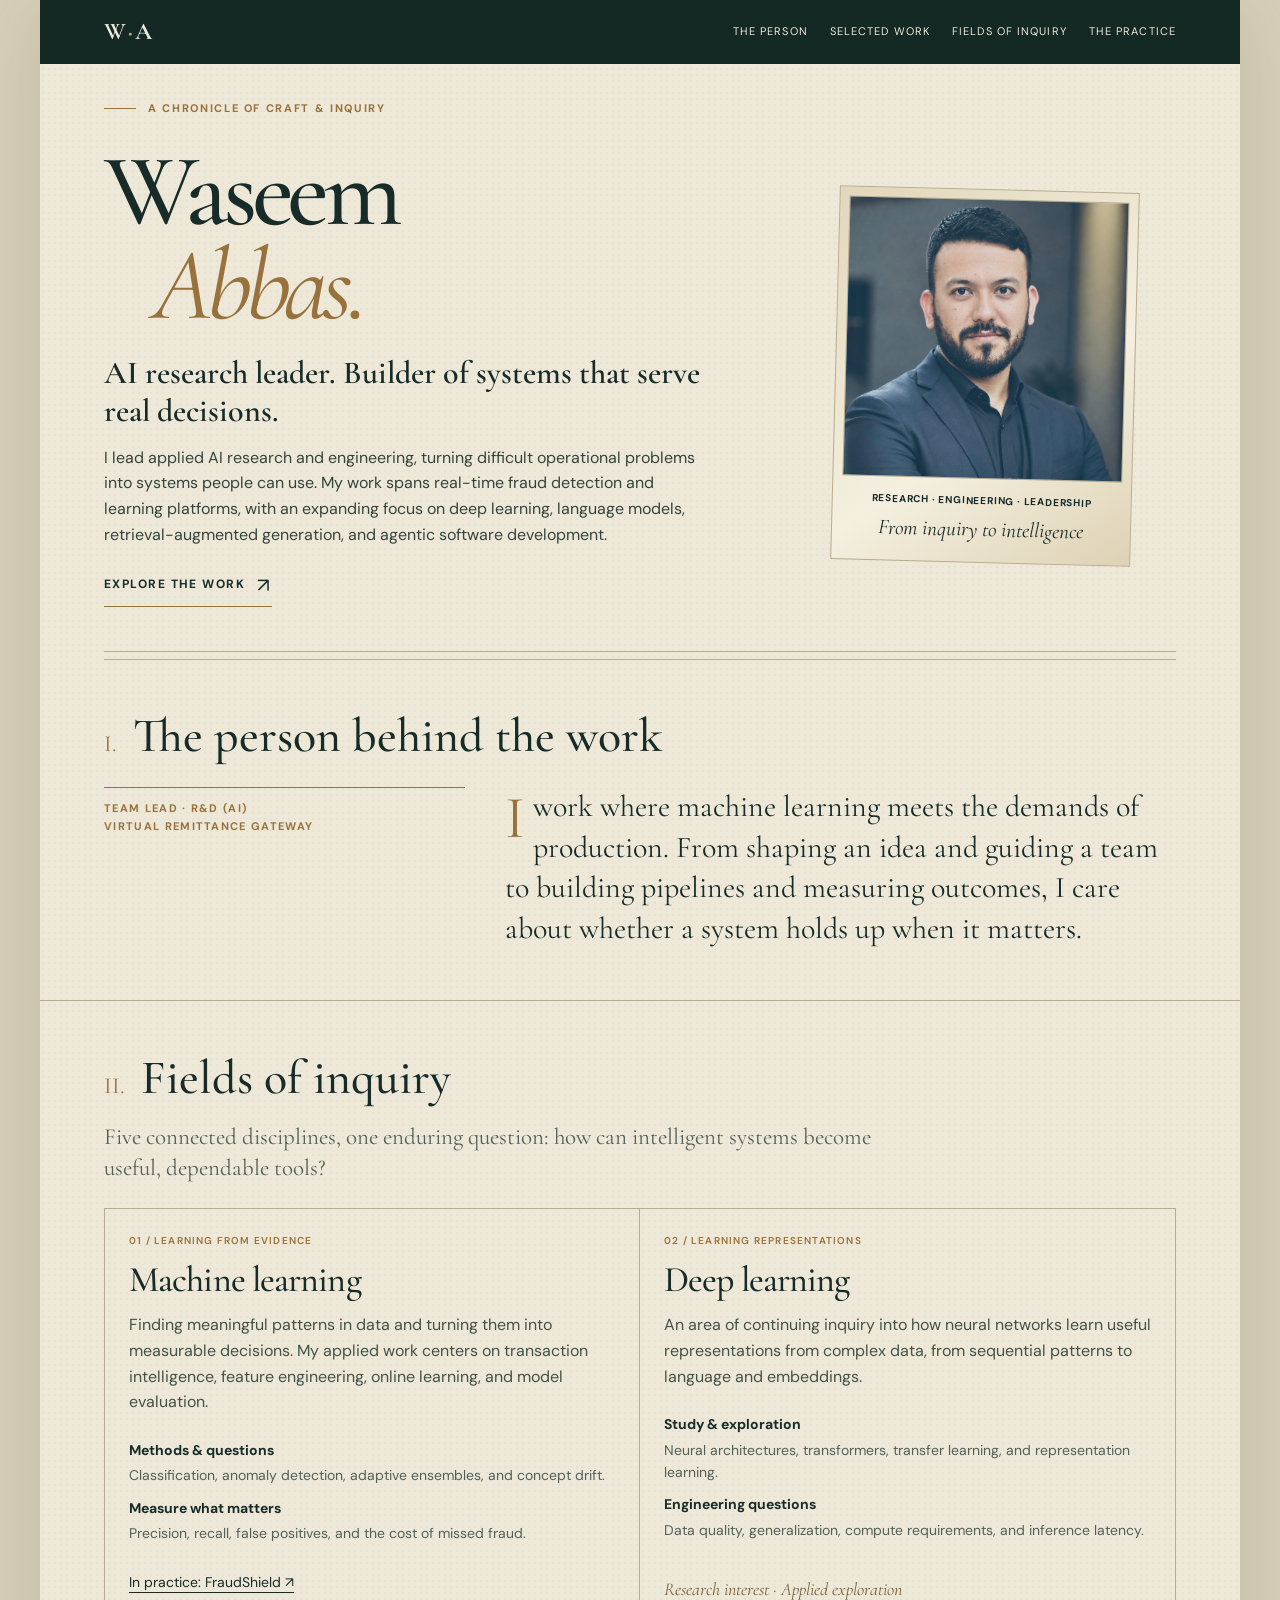
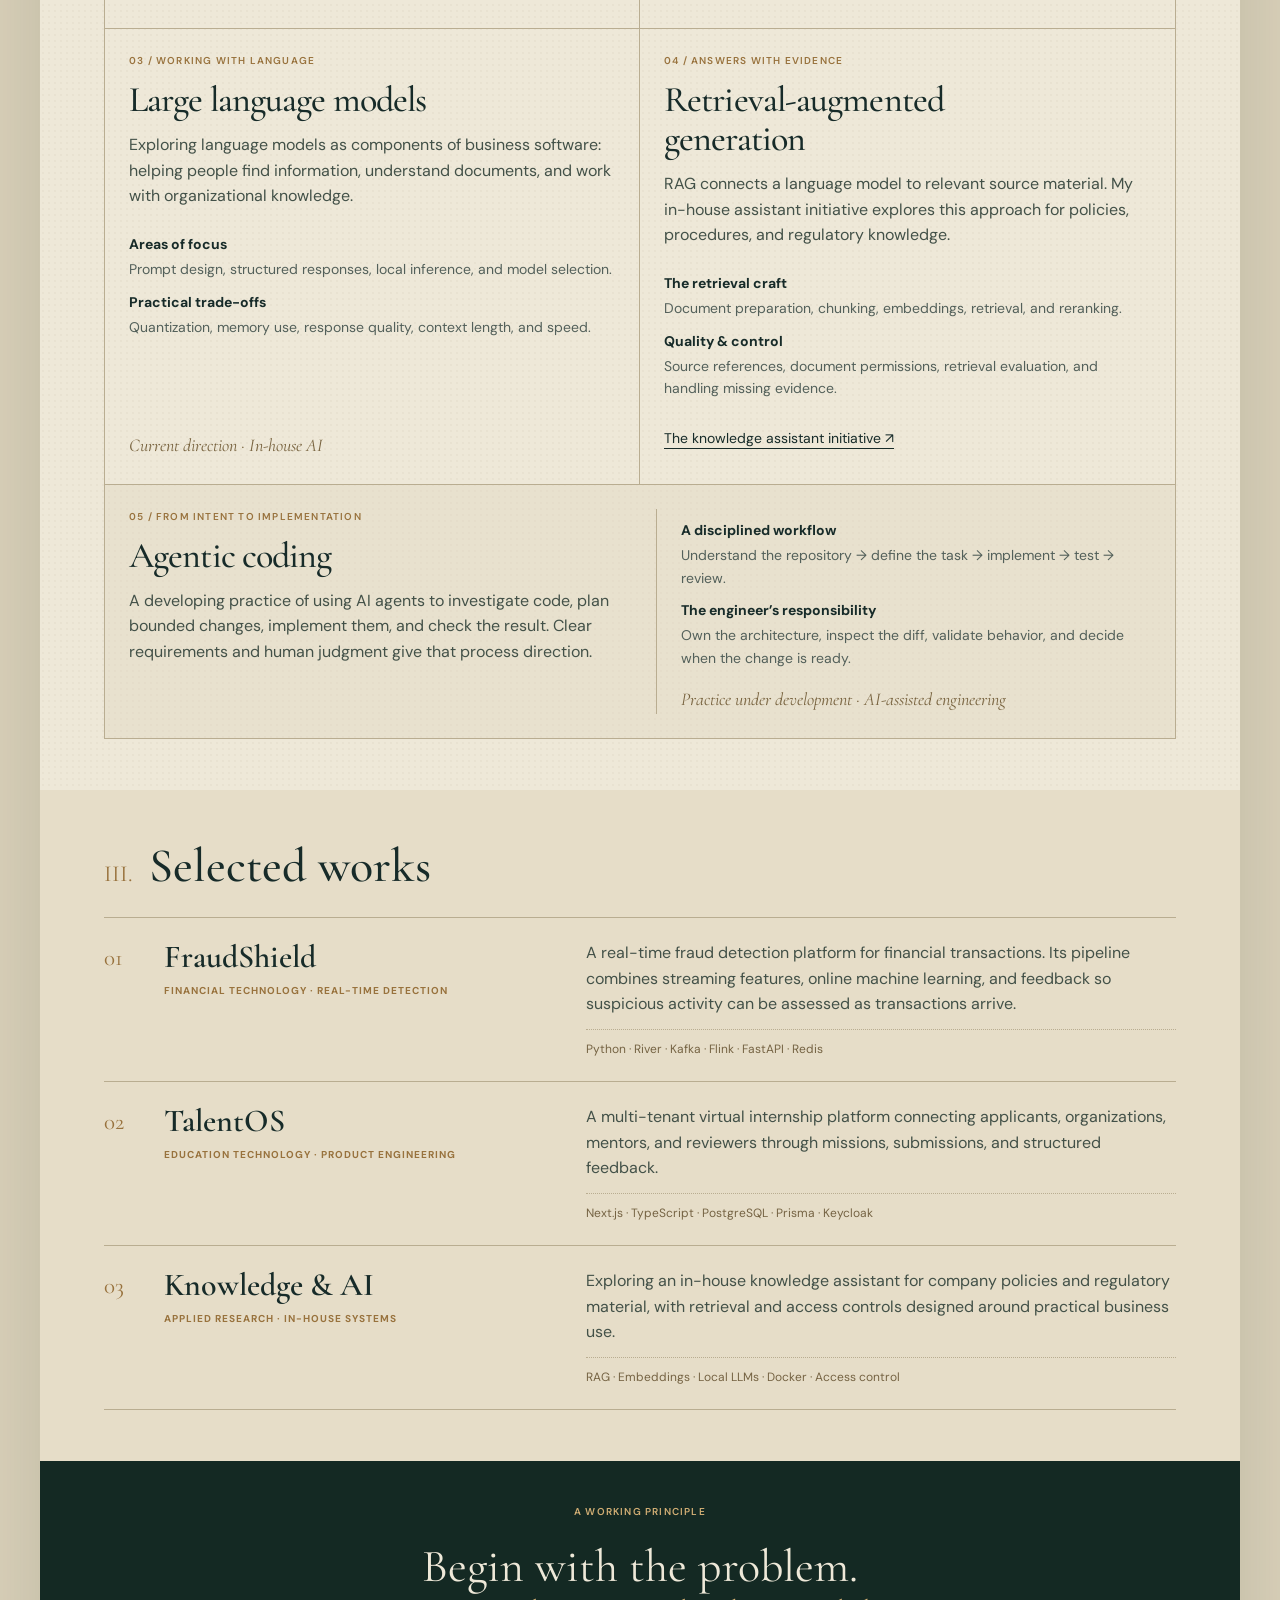
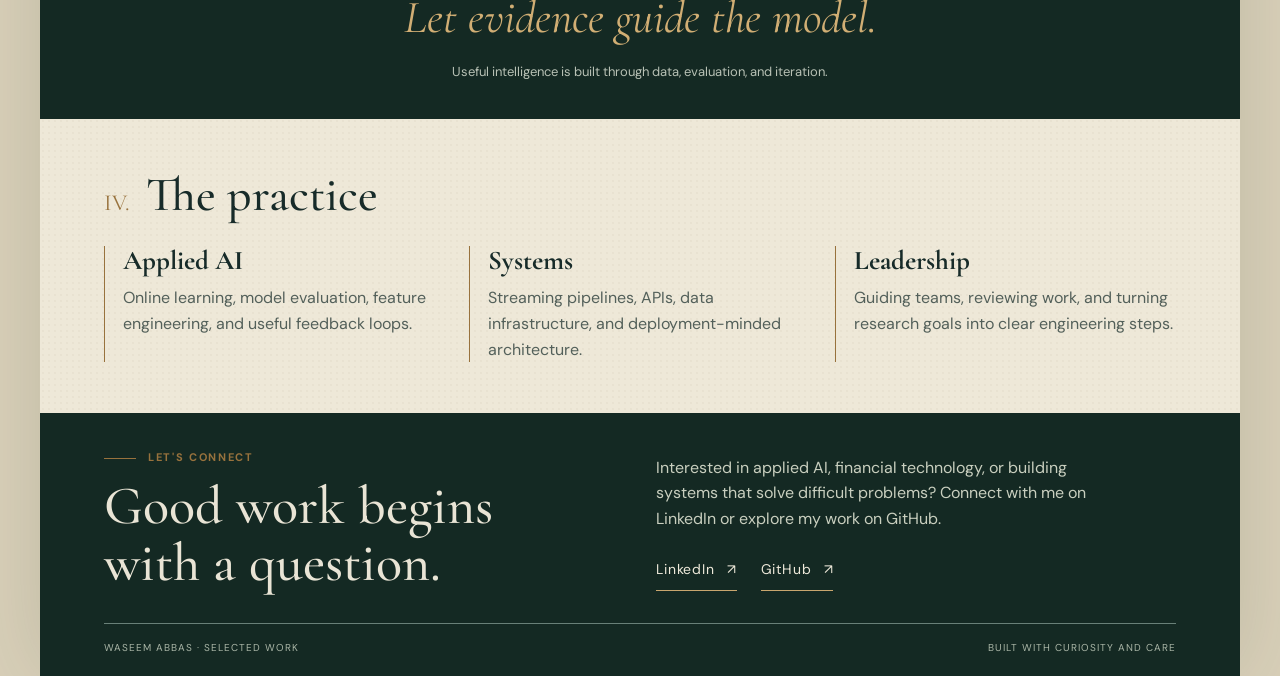
==== commit 18b4f4fa: "Make portfolio more compact and responsive" ====
--- a/index.html
+++ b/index.html
@@ -9,24 +9,7 @@
   <link rel="preconnect" href="https://fonts.googleapis.com">
   <link rel="preconnect" href="https://fonts.gstatic.com" crossorigin>
   <link href="https://fonts.googleapis.com/css2?family=Cormorant+Garamond:wght@400;500;600;700&family=DM+Sans:wght@400;500;600;700&display=swap" rel="stylesheet">
-  <style>
-    :root{--ink:#172b29;--muted:#53605a;--gold:#98723d;--paper:#eee8d8;--line:#b9ad91;--dark:#142923}*{box-sizing:border-box}html{scroll-behavior:smooth}body{margin:0;background:#d9d0b9;color:var(--ink);font-family:'DM Sans',sans-serif;font-size:16px;line-height:1.65}a{color:inherit}.sheet{max-width:1440px;margin:auto;background:var(--paper);min-height:100vh;box-shadow:0 0 80px #26382b25;background-image:radial-gradient(#6a59300b 1px,transparent 1px);background-size:6px 6px}.top{background:var(--dark);color:#eee9da;padding:18px clamp(24px,5vw,90px);display:flex;justify-content:space-between;align-items:center;gap:24px}.brand{font-family:'Cormorant Garamond',serif;font-size:24px;letter-spacing:.08em;font-weight:700;text-decoration:none}.brand span{color:#c9a66e}.nav{display:flex;gap:28px;font-size:13px;letter-spacing:.13em;text-transform:uppercase}.nav a{text-decoration:none}.nav a:hover,.nav a:focus-visible{color:#d7b47c}.hero{padding:58px clamp(24px,7vw,112px) 90px;position:relative;overflow:hidden}.eyebrow{display:flex;align-items:center;gap:18px;text-transform:uppercase;letter-spacing:.23em;font-size:12px;font-weight:700;color:var(--gold)}.eyebrow:before{content:'';height:1px;width:48px;background:var(--gold)}.hero-grid{display:grid;grid-template-columns:minmax(0,1.2fr) minmax(260px,.8fr);gap:7vw;align-items:center;margin-top:37px}.hero h1{font-family:'Cormorant Garamond',serif;font-size:clamp(72px,10vw,154px);letter-spacing:-.07em;font-weight:500;line-height:.76;margin:0 0 37px}.hero h1 span{display:block;font-style:italic;font-weight:400;color:var(--gold);padding-left:clamp(25px,5vw,80px)}.role{font-family:'Cormorant Garamond',serif;font-size:clamp(26px,3vw,38px);font-weight:600;line-height:1.18;margin:0 0 22px}.intro{max-width:610px;color:#34443d;line-height:1.8;margin:0 0 30px}.cta{display:inline-flex;align-items:center;gap:16px;border-bottom:1px solid var(--gold);padding:0 0 6px;text-decoration:none;font-size:13px;text-transform:uppercase;letter-spacing:.16em;font-weight:700}.cta:after{content:'↗';font-size:20px;font-weight:400;line-height:1}.seal-panel{border:1px solid var(--line);padding:13px;transform:rotate(2deg);max-width:390px;margin:auto;width:100%}.seal-inner{border:1px solid var(--line);min-height:420px;display:flex;flex-direction:column;align-items:center;justify-content:center;text-align:center;padding:35px;background:linear-gradient(145deg,#e2d7bb,#f4efdf 60%,#ded2b5)}.ornament{font-family:'Cormorant Garamond',serif;color:var(--gold);font-size:45px;line-height:1}.monogram{width:205px;height:205px;border:1px solid var(--gold);border-radius:50%;display:grid;place-items:center;position:relative;margin:22px 0}.monogram:before{content:'';position:absolute;inset:9px;border:1px solid #b4945c;border-radius:50%}.monogram span{font-family:'Cormorant Garamond',serif;font-size:86px;letter-spacing:-.12em;padding-right:12px}.seal-label{text-transform:uppercase;letter-spacing:.24em;font-size:11px;font-weight:700}.seal-small{font-family:'Cormorant Garamond',serif;font-size:24px;font-style:italic;margin-top:8px}.rule{height:15px;border-top:1px solid var(--line);border-bottom:1px solid var(--line);margin:0 clamp(24px,7vw,112px)}section.content{padding:80px clamp(24px,7vw,112px)}.section-head{display:flex;gap:26px;align-items:baseline;margin-bottom:38px}.section-number{color:var(--gold);font-family:'Cormorant Garamond',serif;font-size:28px}.section-head h2{font-family:'Cormorant Garamond',serif;font-size:clamp(43px,5vw,70px);font-weight:500;line-height:1;margin:0}.about-grid{display:grid;grid-template-columns:.7fr 1.3fr;gap:8vw}.margin-note{border-top:1px solid var(--gold);padding-top:16px;text-transform:uppercase;letter-spacing:.16em;color:var(--gold);font-size:12px;font-weight:700}.about-copy{font-family:'Cormorant Garamond',serif;font-size:clamp(25px,2.6vw,36px);line-height:1.32;margin:0}.about-copy:first-letter{font-size:2.2em;float:left;line-height:.77;margin:8px 10px 0 0;color:var(--gold)}.works{background:#e6ddc8}.project{display:grid;grid-template-columns:90px 1fr 1.15fr;gap:28px;border-top:1px solid var(--line);padding:30px 0;align-items:start}.project:last-child{border-bottom:1px solid var(--line)}.project-num{font-family:'Cormorant Garamond',serif;color:var(--gold);font-size:28px}.project h3{font-family:'Cormorant Garamond',serif;font-size:clamp(30px,3vw,42px);line-height:1.05;font-weight:600;margin:0}.project p{margin:0;color:#435148;line-height:1.7}.project small{display:block;margin-top:12px;text-transform:uppercase;letter-spacing:.14em;font-size:11px;font-weight:700;color:var(--gold)}.practice{display:grid;grid-template-columns:1fr 1fr 1fr;gap:24px}.practice article{border-left:1px solid var(--gold);padding-left:22px}.practice h3{font-family:'Cormorant Garamond',serif;font-size:29px;line-height:1.1;margin:0 0 12px}.practice p{margin:0;color:var(--muted)}footer{background:var(--dark);color:#e9e4d5;padding:60px clamp(24px,7vw,112px) 25px}footer .footer-grid{display:flex;justify-content:space-between;gap:30px;align-items:end}footer h2{font-family:'Cormorant Garamond',serif;font-weight:500;font-size:clamp(42px,6vw,78px);line-height:1;margin:10px 0 0}footer p{color:#c9cfbf;max-width:460px}footer .closing{border-top:1px solid #698078;padding-top:18px;margin-top:65px;display:flex;justify-content:space-between;gap:20px;color:#aab6a7;font-size:12px;letter-spacing:.12em;text-transform:uppercase}@media(max-width:800px){.hero-grid{grid-template-columns:1fr}.seal-panel{display:none}.hero{padding-bottom:65px}.hero h1{font-size:clamp(73px,17vw,135px)}.project{grid-template-columns:45px 1fr;gap:16px}.project p{grid-column:2}.about-grid{grid-template-columns:1fr;gap:24px}.practice{grid-template-columns:1fr;gap:28px}footer .footer-grid{display:block}}@media(max-width:560px){.top{align-items:flex-start}.nav{gap:12px;flex-direction:column;font-size:11px}.brand{font-size:20px}.hero h1{font-size:clamp(65px,17vw,98px)}section.content{padding-top:60px;padding-bottom:60px}.section-head{gap:15px}.project{grid-template-columns:1fr}.project p{grid-column:1}.project-num{font-size:18px}footer .closing{display:block}footer .closing span{display:block;margin-top:6px}}@media(prefers-reduced-motion:reduce){html{scroll-behavior:auto}}
-
-/* The expanded chronicle */
-::selection{background:#a17d42;color:#fff8e8}a:focus-visible{outline:2px solid #aa8249;outline-offset:6px}section[id],div[id]{scroll-margin-top:30px}.top{padding-top:21px;padding-bottom:21px}.nav{font-size:12px;gap:23px}.hero{padding-top:65px}.hero h1{line-height:.87;letter-spacing:-.055em}.intro{font-size:17px}.seal-inner{min-height:440px}.disciplines{border-top:1px solid var(--line)}.section-intro{font-family:'Cormorant Garamond',serif;font-size:26px;line-height:1.4;max-width:780px;margin:-10px 0 42px;color:var(--muted)}.discipline-grid{display:grid;grid-template-columns:1fr 1fr;border:1px solid var(--line)}.discipline{padding:36px;border-bottom:1px solid var(--line);display:flex;flex-direction:column}.discipline:nth-child(odd):not(:last-child){border-right:1px solid var(--line)}.chapter-label{font-size:12px;font-weight:600;text-transform:uppercase;letter-spacing:.15em;color:var(--gold)}.discipline h3{font-family:'Cormorant Garamond',serif;font-size:clamp(35px,3.5vw,47px);font-weight:500;line-height:1.05;letter-spacing:-.025em;margin:18px 0}.discipline p{color:#435148;line-height:1.8;margin:0 0 24px}.discipline dl{margin:0 0 25px}.discipline dt{font-size:14px;font-weight:700;margin:15px 0 4px}.discipline dd{font-size:15px;line-height:1.7;color:var(--muted);margin:0}.field-note{font-family:'Cormorant Garamond',serif;font-size:18px;font-style:italic;color:#77623e;margin-top:auto}.text-link{font-size:14px;text-decoration-thickness:1px;text-underline-offset:5px;margin-top:auto}.agentic{grid-column:1/-1;display:grid;grid-template-columns:1fr 1fr;gap:60px;border-bottom:0;background:#ded5be66}.agentic p{margin-bottom:0}.agentic-detail{border-left:1px solid var(--line);padding-left:36px}.stack{display:block;border-top:1px dotted #b9ad91;margin-top:18px;padding-top:13px;font-size:13px;line-height:1.8;color:#756343}.principle{background:var(--dark);padding:65px 24px;text-align:center;color:#eee8d8}.principle .chapter-label{color:#d1ae74}.principle p{font-family:'Cormorant Garamond',serif;font-size:clamp(36px,5vw,64px);line-height:1.12;margin:25px 0}.principle em{color:#d1ae74;font-weight:400}.principle-note{font-size:14px;color:#b8c1b5}.section-head{align-items:baseline}.section-head h2{line-height:1.1}.section-number{flex-shrink:0}.project small{font-size:12px}.seal-label{font-size:12px;letter-spacing:.15em}
-@media(max-width:800px){.discipline{padding:27px}.agentic{gap:28px}.nav{gap:14px;font-size:11px}.hero h1{line-height:.9}.hero-grid{margin-top:42px}.agentic-detail{padding-left:25px}}
-@media(max-width:600px){.discipline-grid{grid-template-columns:1fr}.discipline:nth-child(odd):not(:last-child){border-right:0}.agentic{grid-template-columns:1fr;gap:0}.agentic-detail{border-left:0;padding-left:0}.discipline{padding:26px 22px}.discipline h3{font-size:37px}.nav{flex-direction:column;gap:7px}.top{align-items:flex-start}.section-intro{font-size:24px}.hero{padding-top:40px}.hero h1{font-size:clamp(62px,17vw,98px)}.eyebrow{letter-spacing:.12em}.eyebrow:before{width:25px}.principle-note{display:block;max-width:290px;margin:auto}.section-head h2{font-size:42px}}
-/* Framed portrait */
-.portrait-panel{border:1px solid var(--line);padding:13px;transform:rotate(2deg);max-width:390px;width:100%;margin:auto;background:linear-gradient(145deg,#e2d7bb,#f4efdf 60%,#ded2b5)}
-.portrait-panel img{display:block;width:100%;height:auto;border:1px solid var(--line)}
-.portrait-panel figcaption{text-align:center;padding:24px 8px 14px}
-@media(max-width:800px){.portrait-panel{max-width:340px;margin-top:12px;transform:none}}
-/* Contact links */
-.contact-details{max-width:460px}
-.contact-links{display:flex;flex-wrap:wrap;gap:16px 28px;margin-top:24px}
-.contact-links a{display:inline-flex;align-items:center;gap:12px;min-height:44px;border-bottom:1px solid #c9a66e;color:#eee9da;text-decoration:none;font-size:14px;letter-spacing:.06em}
-.contact-links a:hover,.contact-links a:focus-visible{color:#d7b47c}
-  </style>
+  <link rel="stylesheet" href="styles.css">
 </head>
 <body><div class="sheet">
   <header class="top"><a class="brand" href="#top">W<span>·</span>A</a><nav class="nav" aria-label="Main navigation"><a href="#about">The person</a><a href="#work">Selected work</a><a href="#disciplines">Fields of inquiry</a><a href="#practice">The practice</a></nav></header>
--- a/styles.css
+++ b/styles.css
@@ -0,0 +1,147 @@
+:root {
+  --ink: #172b29;
+  --muted: #53605a;
+  --gold: #98723d;
+  --paper: #eee8d8;
+  --line: #b9ad91;
+  --dark: #142923;
+  --gutter: clamp(20px, 5vw, 64px);
+  --section-space: clamp(32px, 4vw, 52px);
+}
+
+* { box-sizing: border-box; }
+html { scroll-behavior: smooth; }
+body { margin: 0; background: #d9d0b9; color: var(--ink); font-family: 'DM Sans', sans-serif; font-size: 16px; line-height: 1.6; }
+a { color: inherit; }
+a:focus-visible { outline: 2px solid #aa8249; outline-offset: 5px; }
+::selection { background: #a17d42; color: #fff8e8; }
+[id] { scroll-margin-top: 24px; }
+h1, h2, h3, p, dd { overflow-wrap: break-word; }
+.sheet { max-width: 1200px; margin: auto; background: var(--paper); min-height: 100vh; box-shadow: 0 0 80px #26382b25; background-image: radial-gradient(#6a59300b 1px, transparent 1px); background-size: 6px 6px; }
+
+/* Compact navigation with full-size touch targets. */
+.top { background: var(--dark); color: #eee9da; padding: 10px var(--gutter); display: flex; justify-content: space-between; align-items: center; gap: 12px 24px; }
+.brand { flex-shrink: 0; display: inline-flex; align-items: center; min-height: 44px; font-family: 'Cormorant Garamond', serif; font-size: 24px; letter-spacing: .08em; font-weight: 700; text-decoration: none; }
+.brand span { color: #c9a66e; }
+.nav { display: flex; flex-wrap: wrap; justify-content: flex-end; gap: 0 22px; font-size: 11px; letter-spacing: .1em; text-transform: uppercase; }
+.nav a { display: inline-flex; align-items: center; min-height: 44px; text-decoration: none; }
+.nav a:hover, .nav a:focus-visible { color: #d7b47c; }
+
+.hero { padding: 36px var(--gutter) 44px; }
+.eyebrow { display: flex; align-items: center; gap: 12px; text-transform: uppercase; letter-spacing: .15em; font-size: 11px; font-weight: 700; color: var(--gold); }
+.eyebrow::before { content: ''; height: 1px; width: 32px; flex-shrink: 0; background: var(--gold); }
+.hero-grid { display: grid; grid-template-columns: minmax(0, 1.35fr) minmax(0, .8fr); gap: clamp(24px, 4vw, 48px); align-items: center; margin-top: 26px; }
+.hero h1 { font-family: 'Cormorant Garamond', serif; font-size: clamp(64px, 8vw, 104px); letter-spacing: -.055em; font-weight: 500; line-height: .92; margin: 0 0 22px; }
+.hero h1 span { display: block; font-style: italic; font-weight: 400; color: var(--gold); padding-left: clamp(20px, 4vw, 48px); }
+.role { font-family: 'Cormorant Garamond', serif; font-size: clamp(24px, 2.6vw, 32px); font-weight: 600; line-height: 1.2; margin: 0 0 14px; }
+.intro { max-width: 610px; color: #34443d; margin: 0 0 16px; }
+.cta { display: inline-flex; align-items: center; gap: 12px; min-height: 44px; border-bottom: 1px solid var(--gold); text-decoration: none; font-size: 12px; text-transform: uppercase; letter-spacing: .12em; font-weight: 700; }
+.cta::after { content: '↗'; font-size: 20px; font-weight: 400; }
+.portrait-panel { border: 1px solid var(--line); padding: 9px; transform: rotate(1.5deg); max-width: 300px; width: 100%; margin: auto; background: linear-gradient(145deg, #e2d7bb, #f4efdf 60%, #ded2b5); }
+.portrait-panel img { display: block; width: 100%; height: auto; border: 1px solid var(--line); }
+.portrait-panel figcaption { text-align: center; padding: 14px 4px 6px; }
+.seal-label { text-transform: uppercase; letter-spacing: .08em; font-size: 10px; font-weight: 700; }
+.seal-small { font-family: 'Cormorant Garamond', serif; font-size: 21px; font-style: italic; margin-top: 4px; }
+.rule { height: 9px; border-top: 1px solid var(--line); border-bottom: 1px solid var(--line); margin: 0 var(--gutter); }
+
+section.content { padding: var(--section-space) var(--gutter); }
+.section-head { display: flex; gap: 16px; align-items: baseline; margin-bottom: 24px; }
+.section-number { color: var(--gold); font-family: 'Cormorant Garamond', serif; font-size: 23px; flex-shrink: 0; }
+.section-head h2 { font-family: 'Cormorant Garamond', serif; font-size: clamp(32px, 4vw, 48px); font-weight: 500; line-height: 1.08; margin: 0; }
+.about-grid { display: grid; grid-template-columns: minmax(0, .7fr) minmax(0, 1.3fr); gap: 40px; }
+.margin-note { border-top: 1px solid var(--gold); padding-top: 12px; text-transform: uppercase; letter-spacing: .12em; color: var(--gold); font-size: 11px; font-weight: 700; }
+.about-copy { font-family: 'Cormorant Garamond', serif; font-size: clamp(24px, 2.5vw, 30px); line-height: 1.35; margin: 0; }
+.about-copy::first-letter { font-size: 2em; float: left; line-height: .8; margin: 7px 8px 0 0; color: var(--gold); }
+
+.disciplines { border-top: 1px solid var(--line); }
+.section-intro { font-family: 'Cormorant Garamond', serif; font-size: 23px; line-height: 1.35; max-width: 780px; margin: -6px 0 24px; color: var(--muted); }
+.discipline-grid { display: grid; grid-template-columns: repeat(2, minmax(0, 1fr)); border: 1px solid var(--line); }
+.discipline { min-width: 0; padding: 24px; border-bottom: 1px solid var(--line); display: flex; flex-direction: column; }
+.discipline:nth-child(odd):not(:last-child) { border-right: 1px solid var(--line); }
+.chapter-label { font-size: 10px; font-weight: 600; text-transform: uppercase; letter-spacing: .12em; color: var(--gold); }
+.discipline h3 { font-family: 'Cormorant Garamond', serif; font-size: clamp(28px, 3vw, 36px); font-weight: 500; line-height: 1.08; letter-spacing: -.025em; margin: 12px 0; }
+.discipline p { color: #435148; margin: 0 0 14px; }
+.discipline dl { margin: 0 0 16px; }
+.discipline dt { font-size: 14px; font-weight: 700; margin: 10px 0 3px; }
+.discipline dd { font-size: 14px; color: var(--muted); margin: 0; }
+.field-note { font-family: 'Cormorant Garamond', serif; font-size: 18px; font-style: italic; color: #77623e; margin-top: auto; }
+.text-link { display: inline-flex; align-items: center; min-height: 44px; font-size: 14px; text-decoration-thickness: 1px; text-underline-offset: 5px; margin-top: auto; }
+.agentic { grid-column: 1 / -1; display: grid; grid-template-columns: repeat(2, minmax(0, 1fr)); gap: 32px; border-bottom: 0; background: #ded5be66; }
+.agentic p { margin-bottom: 0; }
+.agentic-detail { border-left: 1px solid var(--line); padding-left: 24px; }
+
+.works { background: #e6ddc8; }
+.project { display: grid; grid-template-columns: 40px minmax(0, .85fr) minmax(0, 1.25fr); gap: 20px; border-top: 1px solid var(--line); padding: 22px 0; align-items: start; }
+.project:last-child { border-bottom: 1px solid var(--line); }
+.project-num { font-family: 'Cormorant Garamond', serif; color: var(--gold); font-size: 23px; }
+.project h3 { font-family: 'Cormorant Garamond', serif; font-size: 32px; line-height: 1.08; font-weight: 600; margin: 0; }
+.project p { margin: 0; color: #435148; }
+.project small { display: block; margin-top: 8px; text-transform: uppercase; letter-spacing: .1em; font-size: 10px; font-weight: 700; color: var(--gold); }
+.stack { display: block; border-top: 1px dotted var(--line); margin-top: 12px; padding-top: 10px; font-size: 12px; color: #756343; }
+.principle { background: var(--dark); padding: 36px var(--gutter); text-align: center; color: #eee8d8; }
+.principle .chapter-label { color: #d1ae74; }
+.principle p { font-family: 'Cormorant Garamond', serif; font-size: clamp(30px, 4vw, 46px); line-height: 1.12; margin: 18px 0; }
+.principle em { color: #d1ae74; font-weight: 400; }
+.principle-note { display: block; font-size: 13px; color: #b8c1b5; }
+.practice { display: grid; grid-template-columns: repeat(3, minmax(0, 1fr)); gap: 24px; }
+.practice article { border-left: 1px solid var(--gold); padding-left: 18px; }
+.practice h3 { font-family: 'Cormorant Garamond', serif; font-size: 27px; line-height: 1.1; margin: 0 0 10px; }
+.practice p { margin: 0; color: var(--muted); }
+
+footer { background: var(--dark); color: #e9e4d5; padding: 36px var(--gutter) 20px; }
+.footer-grid { display: grid; grid-template-columns: repeat(2, minmax(0, 1fr)); gap: 32px; align-items: end; }
+footer h2 { font-family: 'Cormorant Garamond', serif; font-weight: 500; font-size: clamp(36px, 4.5vw, 54px); line-height: 1.06; margin: 10px 0 0; }
+footer p { color: #c9cfbf; max-width: 460px; margin: 0; }
+.closing { border-top: 1px solid #698078; padding-top: 16px; margin-top: 32px; display: flex; flex-wrap: wrap; justify-content: space-between; gap: 8px 20px; color: #aab6a7; font-size: 10px; letter-spacing: .1em; text-transform: uppercase; }
+.contact-links { display: flex; flex-wrap: wrap; gap: 12px 24px; margin-top: 16px; }
+.contact-links a { display: inline-flex; align-items: center; gap: 12px; min-height: 44px; border-bottom: 1px solid #c9a66e; color: #eee9da; text-decoration: none; font-size: 14px; letter-spacing: .06em; }
+.contact-links a:hover, .contact-links a:focus-visible { color: #d7b47c; }
+
+@media (max-width: 800px) {
+  .nav { gap: 0 14px; letter-spacing: .06em; }
+  .hero-grid { grid-template-columns: minmax(0, 1.3fr) minmax(0, .8fr); gap: 24px; }
+  .hero h1 { font-size: 72px; }
+  .portrait-panel { transform: none; }
+  .about-grid { gap: 24px; }
+  .discipline { padding: 20px; }
+  .project { grid-template-columns: 32px minmax(0, 1fr); gap: 8px 16px; }
+  .project p { grid-column: 2; }
+  .practice { gap: 16px; }
+  .agentic { gap: 24px; }
+  .agentic-detail { padding-left: 20px; }
+}
+
+@media (max-width: 600px) {
+  .top { flex-direction: column; align-items: stretch; gap: 0; padding-top: 4px; padding-bottom: 4px; }
+  .brand { align-self: flex-start; font-size: 22px; }
+  .nav { justify-content: flex-start; gap: 0 16px; font-size: 10px; }
+  .hero { padding-top: 24px; padding-bottom: 32px; }
+  .eyebrow { font-size: 10px; letter-spacing: .1em; gap: 10px; }
+  .eyebrow::before { width: 24px; }
+  .hero-grid { grid-template-columns: minmax(0, 1fr); gap: 24px; margin-top: 22px; }
+  .hero h1 { font-size: clamp(62px, 15vw, 82px); margin-bottom: 18px; }
+  .hero h1 span { display: inline; padding-left: 0; }
+  .portrait-panel { max-width: 220px; }
+  .portrait-panel figcaption { padding-top: 10px; }
+  .seal-label { font-size: 9px; }
+  .seal-small { font-size: 18px; }
+  .section-head { gap: 12px; margin-bottom: 20px; }
+  .section-number { font-size: 20px; }
+  .section-intro { font-size: 21px; margin-bottom: 20px; }
+  .about-grid, .discipline-grid, .agentic, .practice, .footer-grid { grid-template-columns: minmax(0, 1fr); }
+  .about-grid { gap: 18px; }
+  .discipline:nth-child(odd):not(:last-child) { border-right: 0; }
+  .discipline h3 { font-size: 30px; }
+  .agentic { gap: 16px; }
+  .agentic-detail { border-left: 0; border-top: 1px solid var(--line); padding: 6px 0 0; }
+  .project { padding: 18px 0; }
+  .project h3 { font-size: 29px; }
+  .project p { grid-column: 1 / -1; margin-top: 4px; }
+  .practice { gap: 20px; }
+  .footer-grid { gap: 22px; }
+  .closing { margin-top: 24px; }
+}
+
+@media (prefers-reduced-motion: reduce) {
+  html { scroll-behavior: auto; }
+}
